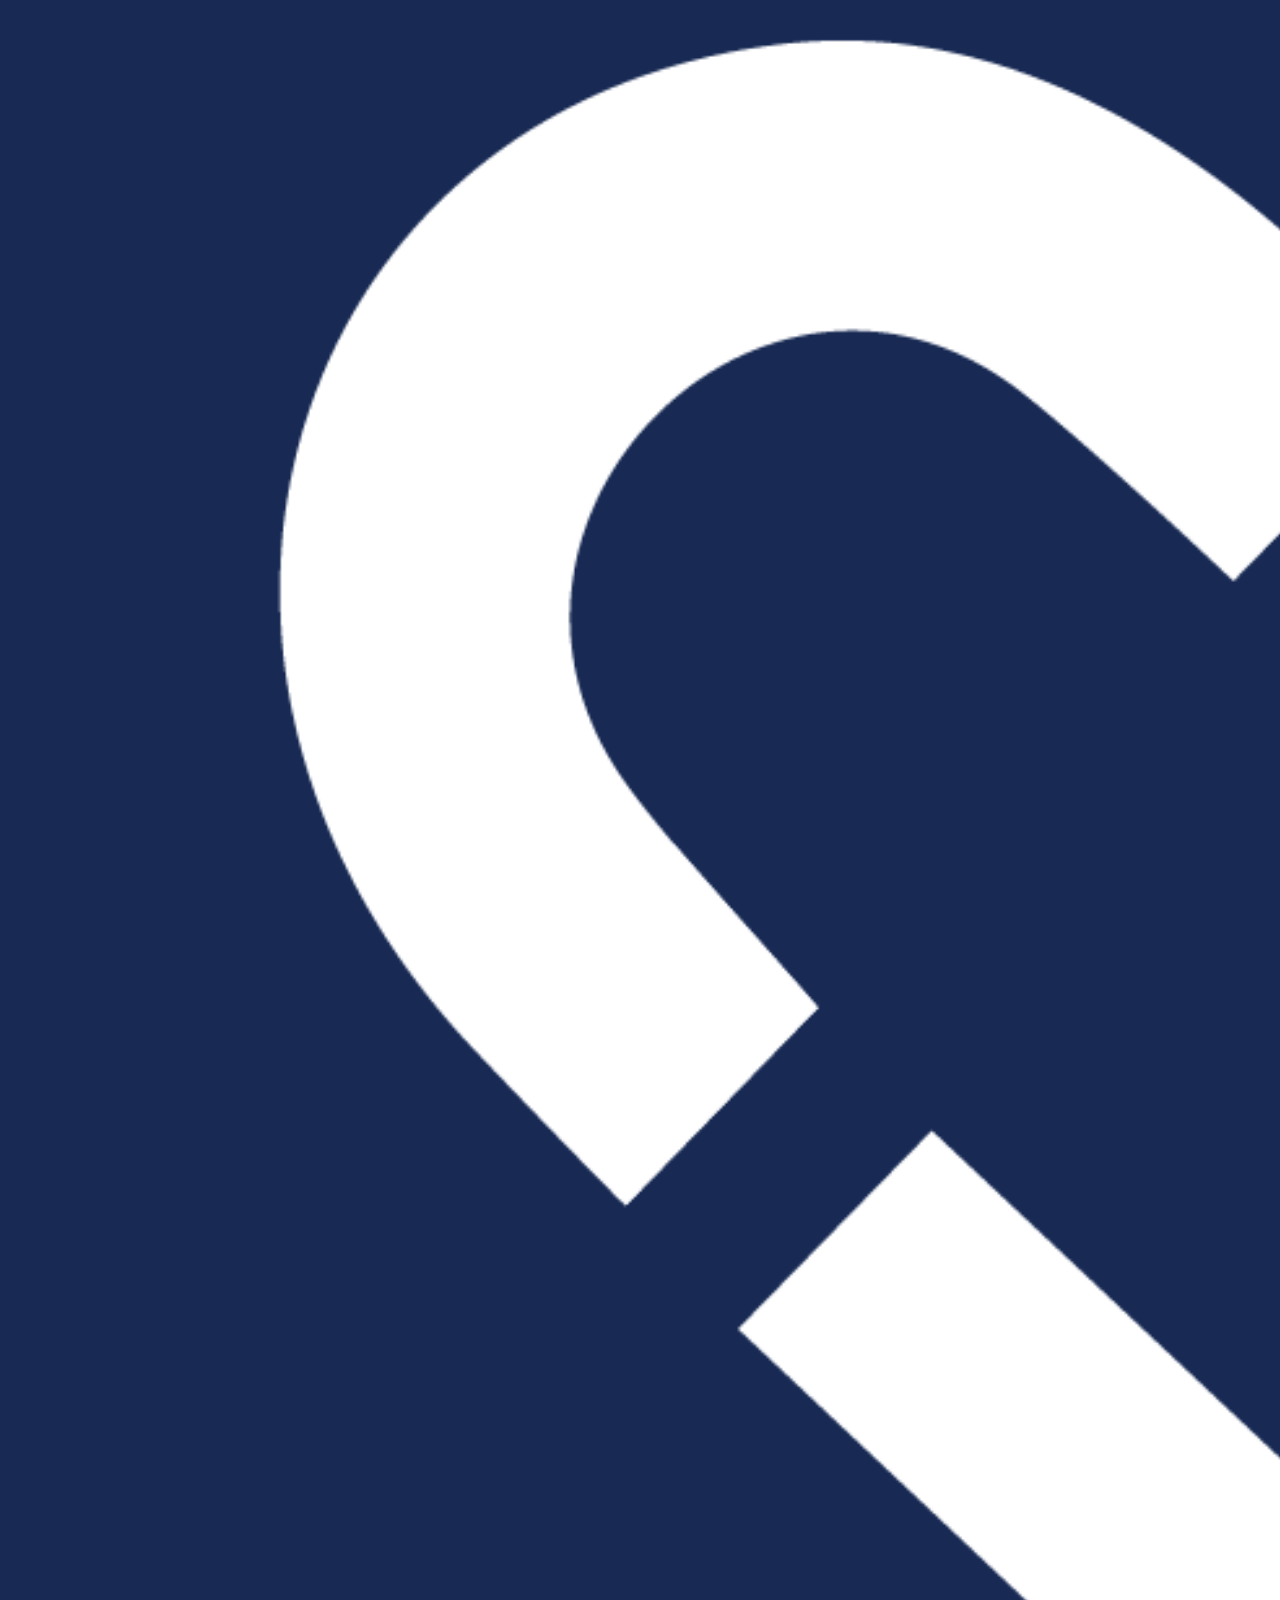
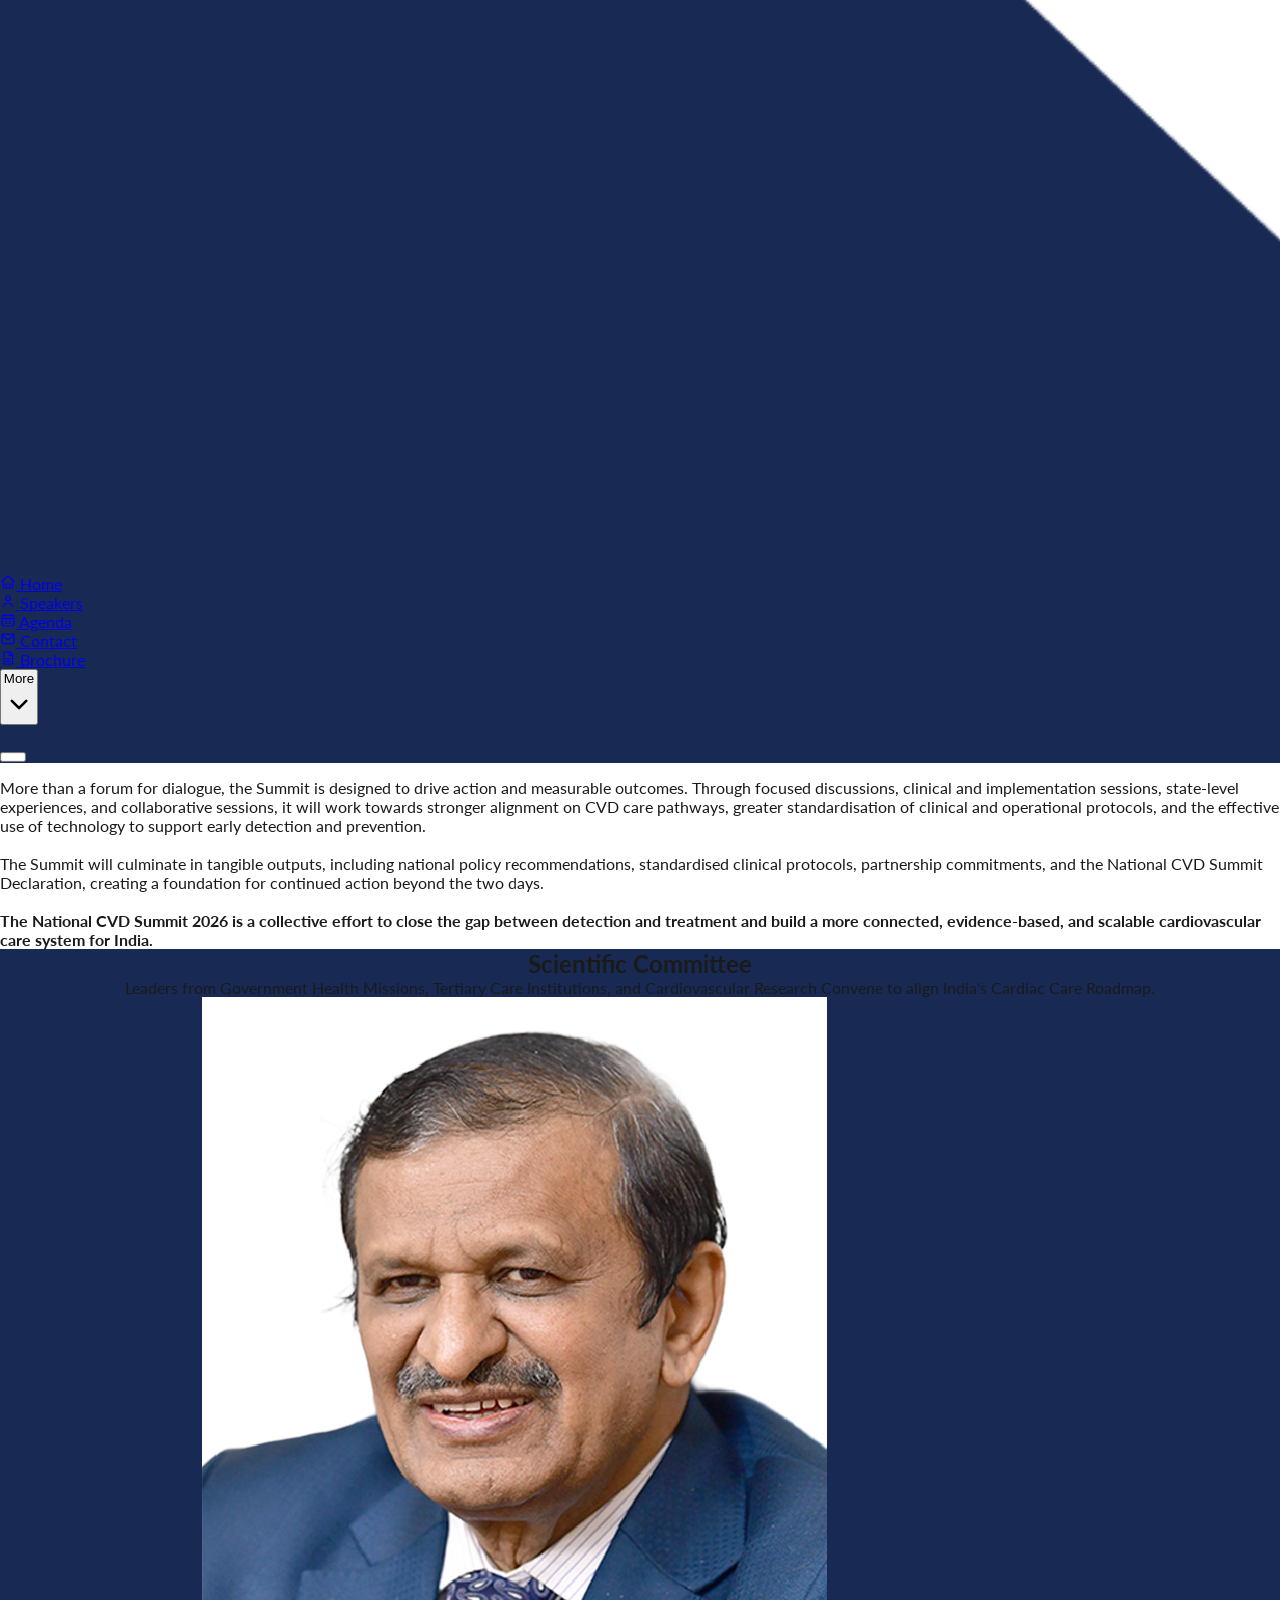
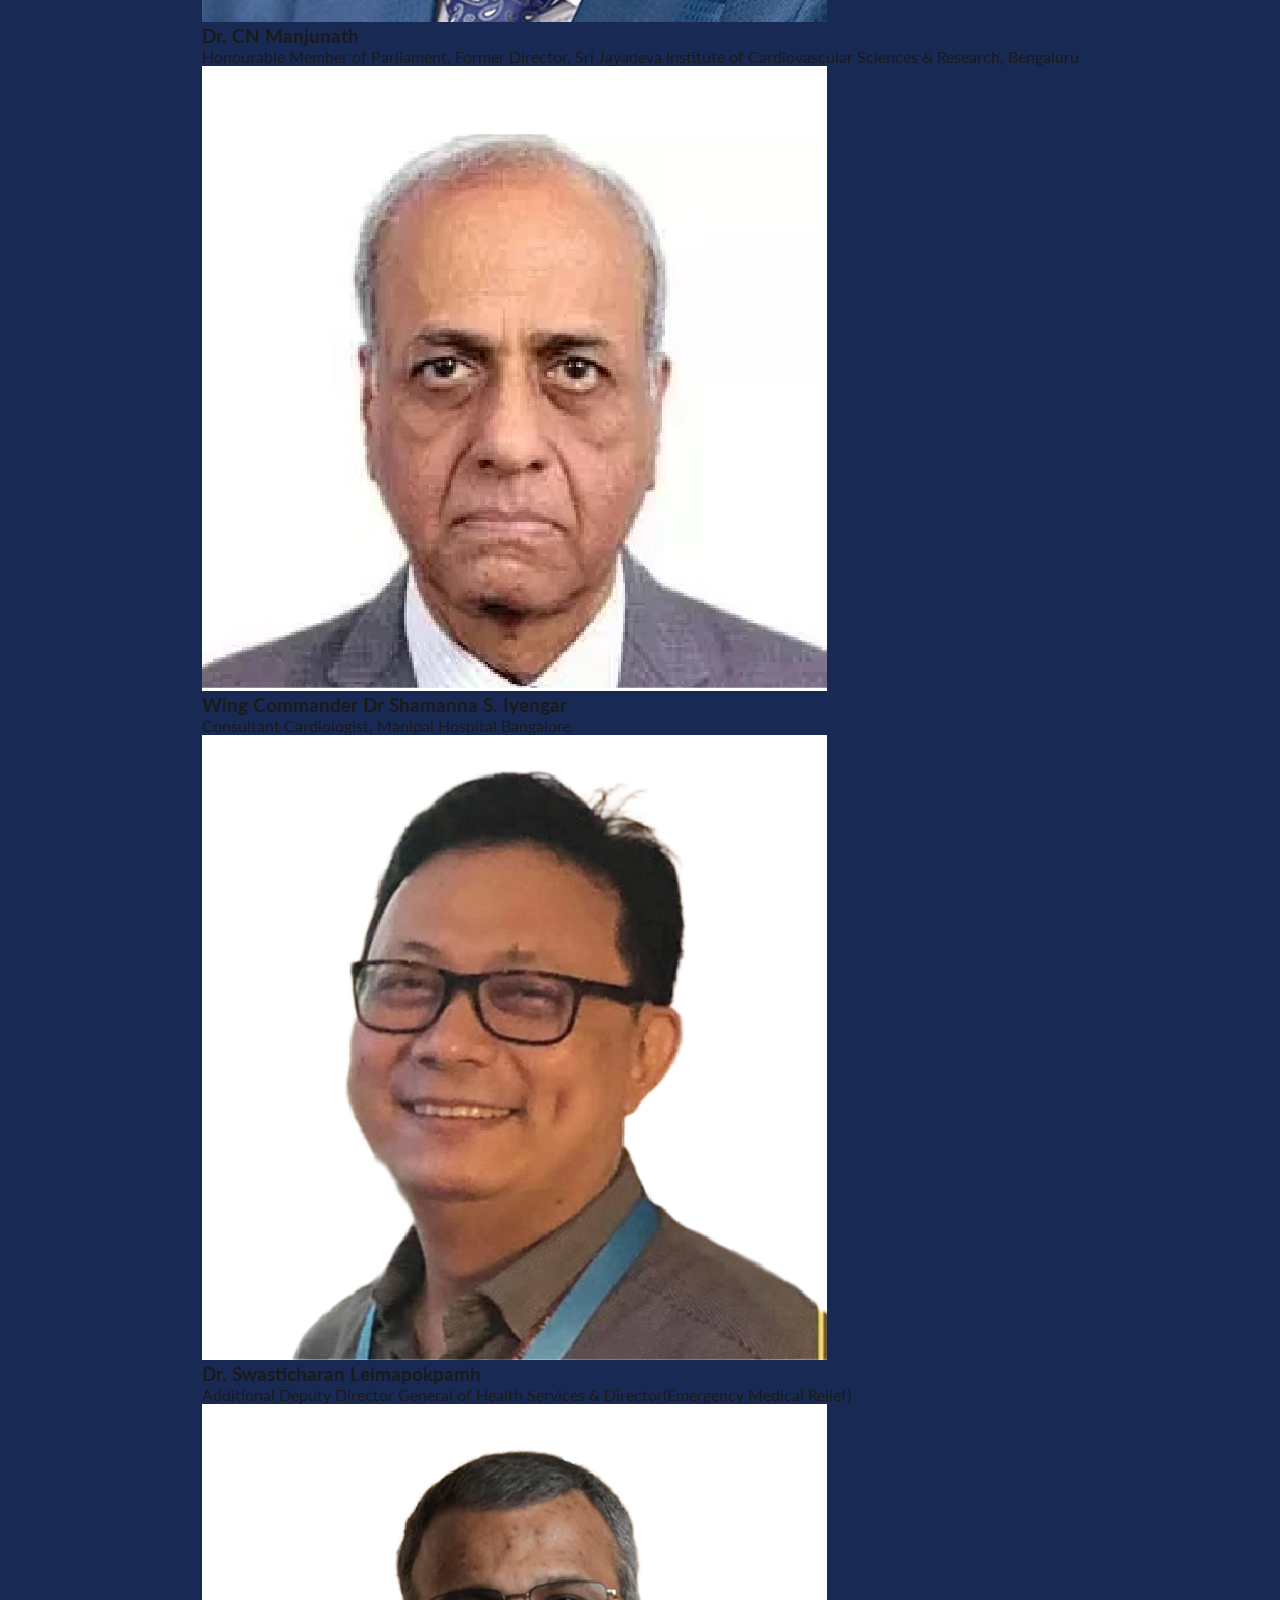
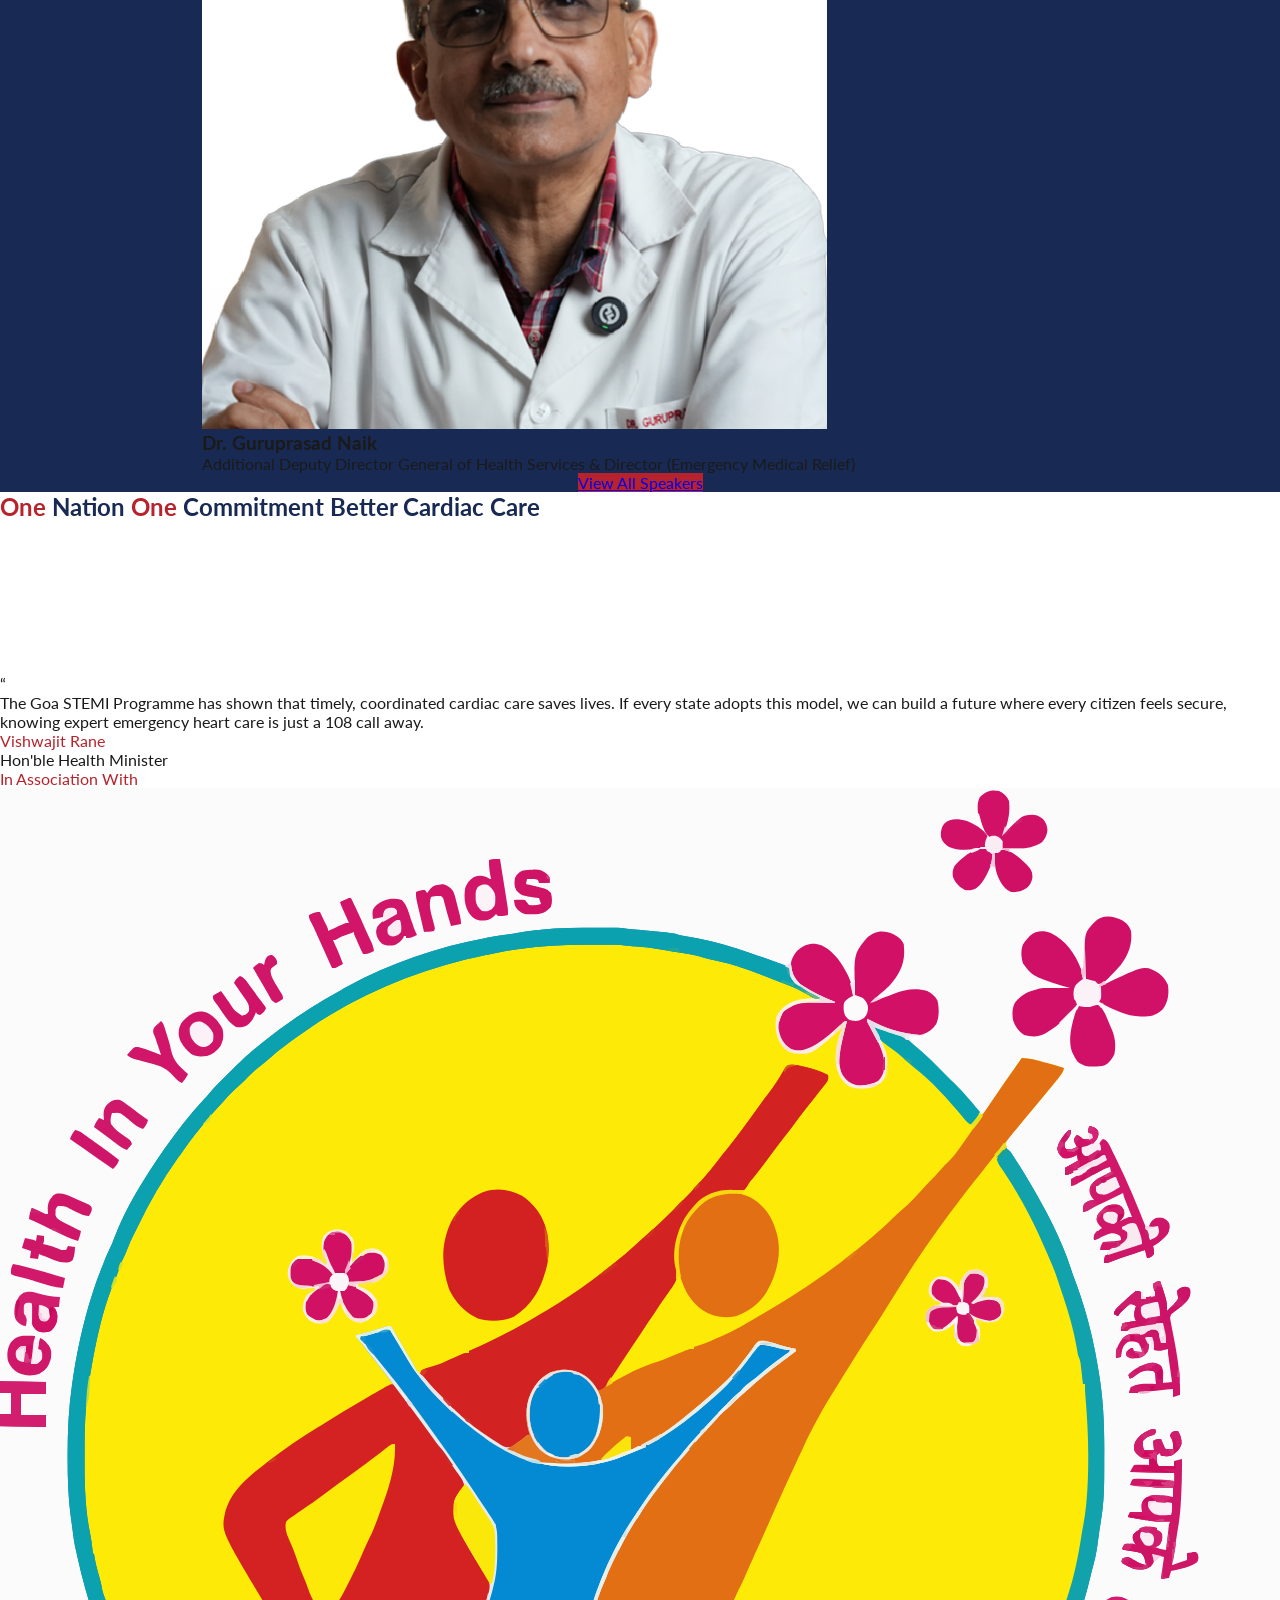
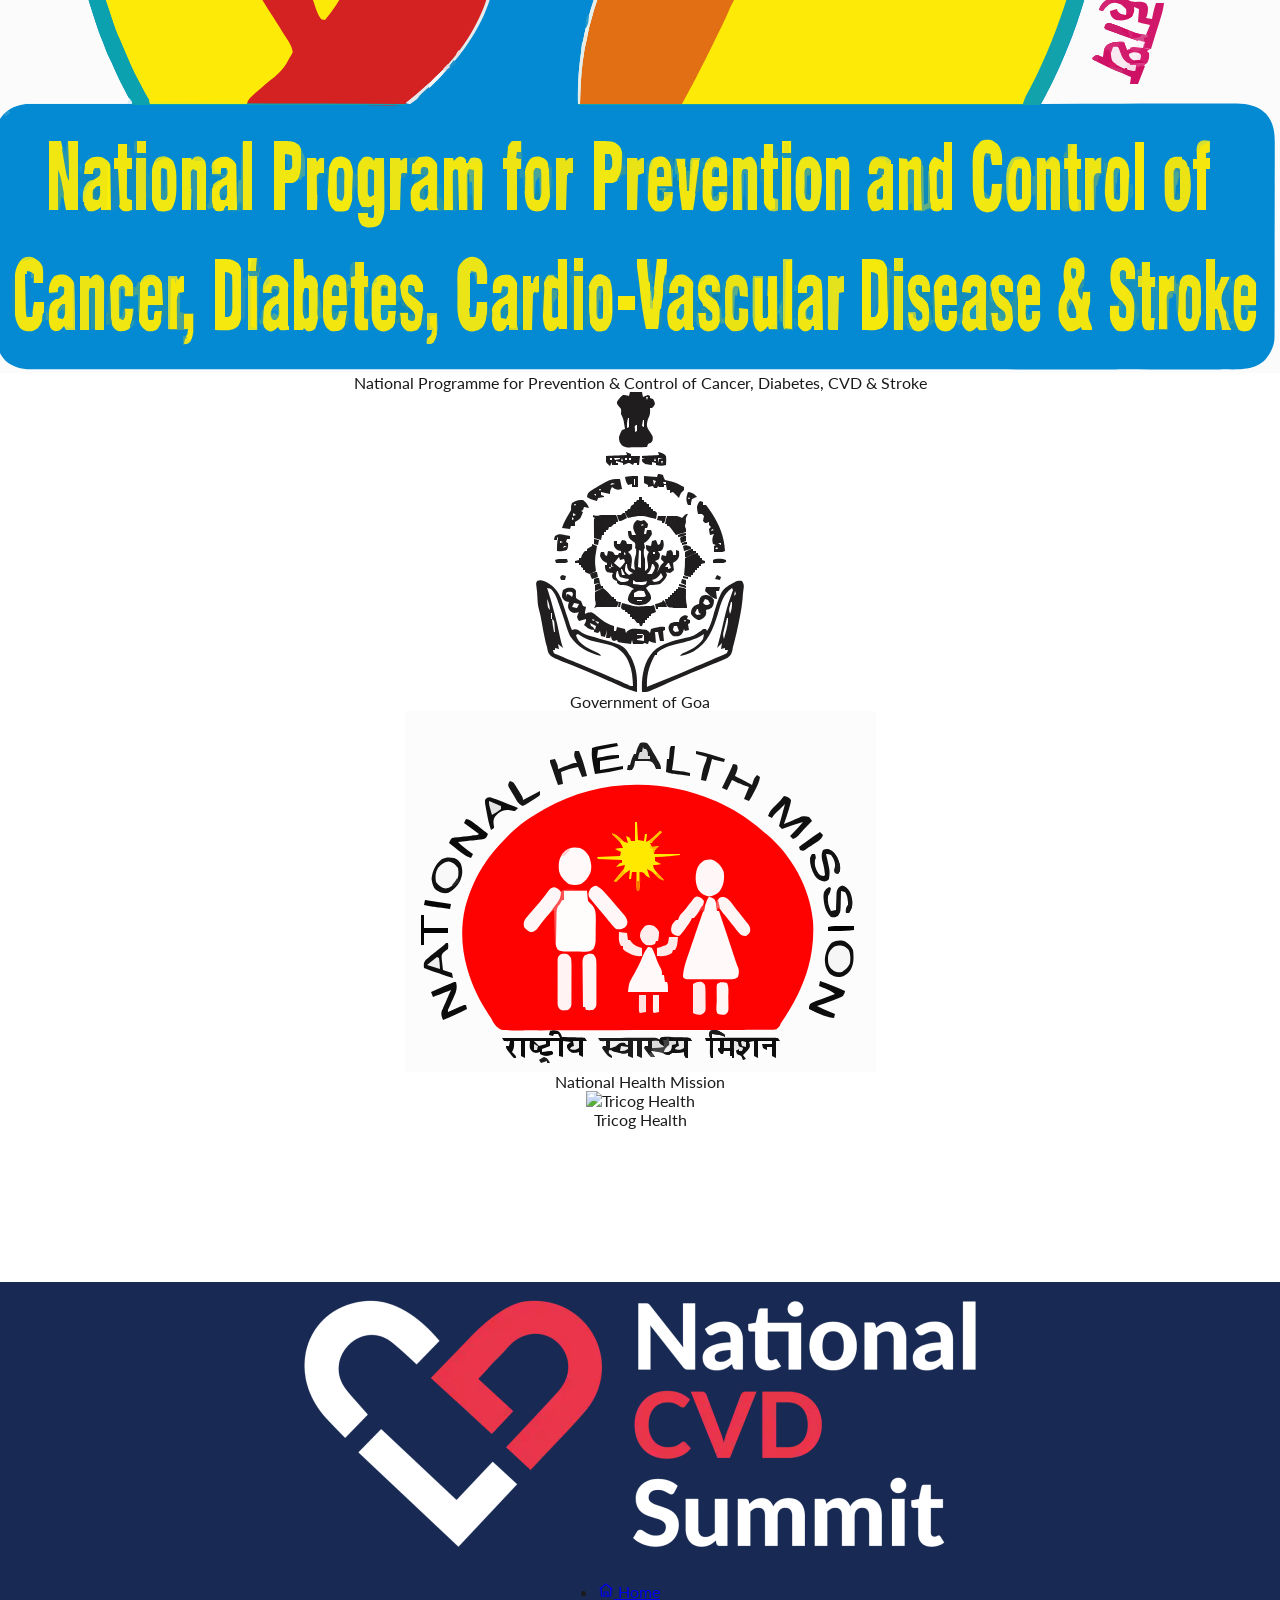
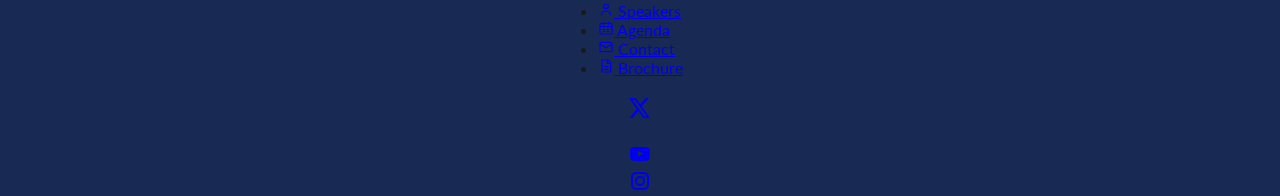
==== index.html @ adc2d7fa "Initial Commit" ====
<!DOCTYPE html>
<html lang="en">

<head>
    <meta charset="UTF-8">
    <meta name="viewport" content="width=device-width, initial-scale=1.0">
    <title>National CVD Summit</title>
    <link rel="icon" href="https://tricog.com/wp-content/uploads/2022/08/cropped-fav-192x192.png" sizes="192x192" />
    <link rel="stylesheet" href="./assets/css/style.css">
    <link rel="stylesheet" href="https://unpkg.com/aos@2.3.1/dist/aos.css">
    <script src="https://cdn.tailwindcss.com"></script>

    <style>
        @keyframes buttonPop {

            0%,
            100% {
                transform: scale(1);
            }

            50% {
                transform: scale(1.06);
            }
        }
    </style>
</head>

<body>
    <header id="site-header" class="w-full bg-secondary text-white sticky top-0 z-50 transition-shadow duration-300"
        style="position: relative;">
        <!-- Fetching from script.js -->
    </header>

    <main>
        <!-- Intro -->
        <section class="flex-1 justify-start hero-sec">
            <div class="container flex-1 lg:flex-row lg:gap-10 text-center z-10 px-4 xl:px-0 pt-32">
                <img class="h-[100px]" src="./assets/images/national-cvd-logo.webp" alt="National CVD"
                    data-aos="fade-up" data-aos-delay="100">
                <div>
                    <h3 class="text-xl lg:text-2xl text-primary font-semibold mb-2" data-aos="fade-up"
                        data-aos-delay="100">
                        One Nation. One Commitment. Better
                        Cardiac Care.</h3>
                    <h5 class="flex-1 flex-row gap-4 text-lg text-secondary font-semibold" data-aos="fade-up"
                        data-aos-delay="200">25th - 27th September <span
                            class="bg-secondary rounded-full p-[3px]"></span>
                        Varca, Goa</h5>
                </div>
            </div>
            <img class="h-[400px] lg:h-full w-full object-contain lg:-mt-[50px]" src="./assets/images/hero-image.webp"
                alt="" data-aos="fade" data-aos-delay="300">
            <div class="lg:hidden relative inline-flex items-center justify-center -mt-32 xl:-mt-52">

                <!-- Circular glow behind button -->
                <span class="absolute z-0 w-14 h-14 rounded-full
                               bg-blue-400 opacity-70 blur-2xl
                               animate-pulse">
                </span>

                <!-- Button -->
                <a href="./agenda.html"
                    class="relative z-10 bg-secondary text-white rounded-2xl
                               font-semibold py-3 px-6
                               hover:scale-105 transition-transform duration-300 animate-[buttonPop_1s_ease-in-out_infinite]"
                    data-aos="fade" data-aos-delay="100">
                    View Agenda
                </a>

            </div>
            <div class="lg:flex flex-1 fixed bottom-0 lg:bottom-96 lg:right-4 z-10" data-aos="fade-left" data-aos-delay="200">
                <div class="relative inline-flex items-center justify-center -mt-20 xl:-mt-52">

                    <!-- Circular glow behind button -->
                    <span class="absolute z-0 w-14 h-14 rounded-full
                               bg-blue-400 opacity-70 blur-2xl
                               animate-pulse">
                    </span>

                    <!-- Button -->
                    <a href="./agenda.html"
                        class="relative flex items-center gap-1 z-10 bg-secondary text-white rounded-lg
                               font-semibold py-2 px-5 md:py-3 md:px-6
                               hover:scale-105 transition-transform duration-300 animate-[buttonPop_2s_ease-in-out_infinite]"
                        data-aos="fade" data-aos-delay="100">
                        View Agenda 
                        <svg xmlns="http://www.w3.org/2000/svg" width="18" height="18" fill="none" viewBox="0 0 24 24" stroke="currentColor">
                            <path stroke-linecap="round" stroke-linejoin="round" stroke-width="2" d="M5 12h14m-6-6l6 6-6 6"></path>
                        </svg>
                    </a>

                </div>
            </div>
        </section>

        <!-- About -->
        <section class="flex-1 py-20">
            <div class="container text-center px-4 xl:px-0 xl:py-20">
                <h2 class="text-2xl lg:text-3xl font-semibold text-secondary mb-3" data-aos="fade-up">About the <span
                        class="text-primary">National
                        CVD Summit</span> 2026
                </h2>
                <strong class="text-md lg:text-lg" data-aos="fade-up" data-aos-delay="200">Aligning Policy and Implementation for
                    Scalable Cardiovascular Care</strong>
                <br><br>
                <p class="text-md lg:text-lg" data-aos="fade-up" data-aos-delay="200">Cardiovascular disease remains one of India’s
                    most pressing public health challenges.
                    While screening
                    programmes have expanded, primary care infrastructure has strengthened, and clinical expertise and
                    technology are increasingly available, a critical gap persists between detection and timely
                    treatment. Patients continue to face fragmented referral pathways, variations in clinical protocols,
                    delayed diagnosis, and inconsistent follow-up across geographies.
                    <br><br>
                    The National CVD Summit 2026, organised by the Government of Goa in association with Tricog Health,
                    brings together policymakers, government health leaders, clinicians, public health experts, academic
                    institutions, development partners, and technology stakeholders to address this challenge
                    collectively.
                    <br><br>
                    Taking place from 25-27 September 2026 in Goa, the Summit is designed around the complete
                    cardiovascular care continuum from screening and risk stratification to diagnosis, treatment,
                    follow-up, and monitoring. It will provide a platform to examine what is working across states,
                    identify gaps in implementation, share evidence and real-world experiences, and build greater
                    alignment across policy, public health, clinical practice, implementation, and technology.
                    <br><br>
                    More than a forum for dialogue, the Summit is designed to drive action and measurable outcomes.
                    Through focused discussions, clinical and implementation sessions, state-level experiences, and
                    collaborative sessions, it will work towards stronger alignment on CVD care pathways, greater
                    standardisation of clinical and operational protocols, and the effective use of technology to
                    support early detection and prevention.
                    <br><br>
                    The Summit will culminate in tangible outputs, including national policy recommendations,
                    standardised clinical protocols, partnership commitments, and the National CVD Summit Declaration,
                    creating a foundation for continued action beyond the two days.
                    <br><br>
                </p>
                <strong class="text-md lg:text-lg" data-aos="fade-up">
                    The National CVD Summit 2026 is a collective effort to close the gap between detection and treatment and build a more connected, evidence-based, and scalable cardiovascular care system for India.
                </strong>
            </div>
        </section>

        <!-- Scientific Conmittee -->
        <section class="flex-1 bg-secondary py-14">
            <div class="container flex-1 text-center text-white px-4 xl:px-0 xl:py-16">
                <h2 class="text-2xl lg:text-3xl font-semibold uppercase mb-3" data-aos="fade-up">Scientific Committee
                </h2>
                <p class="md:max-w-[60%]" data-aos="fade-up" data-aos-delay="150">
                    Leaders from Government Health Missions, Tertiary Care Institutions, and Cardiovascular Research Convene to align India's Cardiac Care Roadmap.</p>

                <div class="w-full grid grid-cols-1 sm:grid-cols-2 lg:grid-cols-4 gap-5 lg:gap-6 mx-auto mt-16">

                    <!-- Card 1 -->
                    <article
                        class="group relative overflow-hidden rounded-2xl bg-white border border-slate-200/80 shadow-[0_2px_12px_rgba(15,23,42,0.05)] transition-all duration-300 hover:-translate-y-0.5 hover:shadow-none"
                        data-aos="fade-up" data-aos-delay="0">

                        <!-- Image -->
                        <div class="relative aspect-[4/4.5] overflow-hidden bg-slate-100">

                            <img src="./assets/images/Dr. CN Manjunath.webp" alt="Dr. CN Manjunath"
                                class="w-full h-full object-cover object-top transition-transform duration-700 ease-out group-hover:scale-[1.04]">
                        </div>

                        <!-- Content -->
                        <div class="text-left p-5 lg:p-6">

                            <!-- Accent -->
                            <div class="w-8 h-1 bg-[#b7232c] rounded-full mb-4"></div>

                            <h3 class="min-h-[60px] text-[17px] lg:text-lg font-bold text-slate-900 leading-snug">
                                Dr. CN Manjunath
                            </h3>

                            <p class=" text-[13px] lg:text-sm text-slate-500 leading-relaxed">
                                Honourable Member of Parliament, Former Director,
                                Sri Jayadeva Institute of Cardiovascular Sciences &amp; Research,
                                Bengaluru
                            </p>

                        </div>
                    </article>


                    <!-- Card 2 -->
                    <article
                        class="group relative overflow-hidden rounded-2xl bg-white border border-slate-200/80 transition-all duration-300 hover:-translate-y-1 hover:shadow-[0_20px_50px_rgba(15,23,42,0.10)]"
                        data-aos="fade-up" data-aos-delay="100">

                        <!-- Image -->
                        <div class="relative aspect-[4/4.5] overflow-hidden bg-slate-100">

                            <img src="./assets/images/Wing Commander.webp" alt="Wing Commander Dr Shamanna S. Iyengarth"
                                class="w-full h-full object-cover object-top transition-transform duration-700 ease-out group-hover:scale-[1.04]">
                        </div>

                        <!-- Content -->
                        <div class="text-left p-5 lg:p-6">

                            <div class="w-8 h-1 bg-[#b7232c] rounded-full mb-4"></div>

                            <h3 class="min-h-[60px] text-[17px] lg:text-lg font-bold text-slate-900 leading-snug">
                                Wing Commander Dr Shamanna S. Iyengar
                            </h3>

                            <p class="text-[13px] lg:text-sm text-slate-500 leading-relaxed">
                                Consultant Cardiologist, Manipal Hospital Bangalore
                            </p>

                        </div>
                    </article>


                    <!-- Card 3 -->
                    <article
                        class="group relative overflow-hidden rounded-2xl bg-white border border-slate-200/80 transition-all duration-300 hover:-translate-y-1 hover:shadow-[0_20px_50px_rgba(15,23,42,0.10)]"
                        data-aos="fade-up" data-aos-delay="200">

                        <!-- Image -->
                        <div class="relative aspect-[4/4.5] overflow-hidden bg-slate-100">

                            <img src="./assets/images/Dr. Swasticharan.webp" alt="Dr. Swasticharan Leimapokpamh"
                                class="w-full h-full object-cover object-top transition-transform duration-700 ease-out group-hover:scale-[1.04]">
                        </div>

                        <!-- Content -->
                        <div class="text-left p-5 lg:p-6">

                            <div class="w-8 h-1 bg-[#b7232c] rounded-full mb-4"></div>

                            <h3 class="min-h-[60px] text-[17px] lg:text-lg font-bold text-slate-900 leading-snug">
                                Dr. Swasticharan Leimapokpamh
                            </h3>

                            <p class="text-[13px] lg:text-sm text-slate-500 leading-relaxed">
                                Additional Deputy Director General of Health Services & Director(Emergency Medical
                                Relief)
                            </p>

                        </div>
                    </article>


                    <!-- Card 4 -->
                    <article
                        class="group relative overflow-hidden rounded-2xl bg-white border border-slate-200/80 transition-all duration-300 hover:-translate-y-1 hover:shadow-[0_20px_50px_rgba(15,23,42,0.10)]"
                        data-aos="fade-up" data-aos-delay="300">

                        <!-- Image -->
                        <div class="relative aspect-[4/4.5] overflow-hidden bg-slate-100">

                            <img src="./assets/images/Dr. Guruprasad Naik.webp" alt="Dr. Guruprasad Naik"
                                class="w-full h-full object-cover object-top transition-transform duration-700 ease-out group-hover:scale-[1.04]">
                        </div>

                        <!-- Content -->
                        <div class="text-left p-5 lg:p-6">

                            <div class="w-8 h-1 bg-[#b7232c] rounded-full mb-4"></div>

                            <h3 class="min-h-[60px] text-[17px] lg:text-lg font-bold text-slate-900 leading-snug">
                                Dr. Guruprasad Naik
                            </h3>

                            <p class="text-[13px] lg:text-sm text-slate-500 leading-relaxed">
                                Additional Deputy Director General of Health Services & Director (Emergency Medical
                                Relief)
                            </p>

                        </div>
                    </article>

                </div>

                <div class="flex-1 mt-14" data-aos="fade-up">
                    <a href="./speakers.html"
                        class="bg-primary text-white font-semibold rounded-lg py-3 px-7 md:px-9">View All
                        Speakers</a>
                </div>
            </div>
        </section>

        <section class="w-full py-14 lg:py-20">
            <div class="mx-auto w-full max-w-[1100px] px-4">
                <h2 class="mx-auto mb-8 md:max-w-[45%] text-center text-2xl font-bold leading-tight text-secondary lg:text-3xl"
                    data-aos="fade-up">
                    <span class="text-primary">One</span> Nation
                    <span class="text-primary">One</span> Commitment
                    Better Cardiac Care
                </h2>

                <!-- Video + Testimonial -->
                <div class="mx-auto w-full max-w-[950px] overflow-hidden rounded-xl border border-slate-200 bg-white"
                    data-aos="fade-up" data-aos-delay="100">

                    <!-- Video -->
                    <div class="w-full aspect-video overflow-hidden rounded-lg">
                        <iframe class="h-full w-full" src="https://www.youtube.com/embed/QVx09VrOyVc"
                            title="Honourable Health Minister Invitation for NCVD Summit" frameborder="0"
                            allow="accelerometer; autoplay; clipboard-write; encrypted-media; gyroscope; picture-in-picture; web-share"
                            referrerpolicy="strict-origin-when-cross-origin" allowfullscreen></iframe>
                    </div>

                    <!-- Testimonial -->
                    <div class="relative flex min-h-[145px] items-center bg-white px-8 py-6 md:px-12 md:py-7">

                        <!-- Large Quote Mark -->
                        <div
                            class="absolute left-7 top-0 select-none font-serif text-[110px] font-bold leading-none text-[#d1d1d1] md:left-10 md:text-[125px]">
                            &ldquo;
                        </div>

                        <div class="ml-[85px] max-w-[760px] md:ml-[115px]">

                            <p class="text-[13px] leading-[1.55] text-gray-800 sm:text-[14px] md:text-[15px]">
                                The Goa STEMI Programme has shown that timely, coordinated
                                cardiac care saves lives. If every state adopts this model,
                                we can build a future where every citizen feels secure,
                                knowing expert emergency heart care is just a 108 call away.
                            </p>

                            <p class="mt-2 text-[12px] font-bold text-primary sm:text-[13px] md:text-[14px]">
                                Vishwajit Rane
                            </p>

                            <p class="text-[11px] text-gray-700 sm:text-[12px] md:text-[13px]">
                                Hon'ble Health Minister
                            </p>

                        </div>
                    </div>
                </div>


                <div class="mt-12 flex items-center justify-center gap-2" data-aos="fade-up">
                    <div class="flex bg-[#b7232d38] rounded-full p-1">
                        <span class="h-2 w-2 rounded-full bg-primary z-1"></span>
                    </div>

                    <span class="text-md font-medium uppercase tracking-wide text-primary">
                        In Association With
                    </span>
                </div>


                <!-- Association Logos -->
                <div class="mx-auto mt-4 grid max-w-[950px] grid-cols-2 overflow-hidden rounded-lg border border-slate-200 bg-white md:grid-cols-4"
                    data-aos="fade-up" data-aos-delay="100" </div>

                    <!-- Association 1 -->
                    <div
                        class="flex-1 justify-start gap-3 px-4 py-5 pt-10 border-b border-slate-200 md:border-b-0 md:border-r">
                        <img src="./assets/images/np-ncd-logo.svg" alt="Tricog Health"
                            class="mx-auto h-14 lg:h-20 w-auto object-contain">

                        <p class="mt-1 text-center text-[14px] text-gray-500">
                            National Programme for
                            Prevention & Control of
                            Cancer, Diabetes, CVD & Stroke
                        </p>
                    </div>

                    <!-- Association 2 -->
                    <div
                        class="flex-1 justify-start gap-3 px-4 py-5 pt-10 border-b border-slate-200 md:border-b-0 md:border-r">
                        <img src="./assets/images/government-of-goa-logo.svg" alt="Tricog Health"
                            class="mx-auto h-14 lg:h-20 w-auto object-contain">

                        <p class="mt-1 text-[14px] text-gray-500">
                            Government of Goa
                        </p>
                    </div>

                    <!-- Association 3 -->
                    <div
                        class="flex-1 justify-start gap-3 px-4 py-5 pt-10 border-b border-slate-200 md:border-b-0 md:border-r">
                        <img src="./assets/images/national-health-mission-logo.svg" alt="Tricog Health"
                            class="mx-auto h-14 lg:h-20 w-auto object-contain">

                        <p class="mt-1 text-[14px] text-gray-500">
                            National Health Mission
                        </p>
                    </div>

                    <!-- Association 4 -->
                    <div class="flex-1 justify-start gap-3 px-4 py-5 pt-10">
                        <img src="https://tricog.com/wp-content/uploads/2023/02/triog-logo-1024x237.png"
                            alt="Tricog Health" class="mx-auto h-14 lg:h-20 w-auto object-contain">

                        <p class="mt-1 text-[14px] text-gray-500">
                            Tricog Health
                        </p>
                    </div>

                </div>

                <!-- Promo Video -->
                <div class="w-full aspect-video overflow-hidden rounded-lg mt-20 lg:mt-28" data-aos="fade-up" data-aos-delay="100">
                    <iframe class="w-full h-full" src="https://www.youtube.com/embed/pDT0YAoEbjQ"
                        title="National CVD Summit 2026_Coming Soon" frameborder="0"
                        allow="accelerometer; autoplay; clipboard-write; encrypted-media; gyroscope; picture-in-picture; web-share"
                        referrerpolicy="strict-origin-when-cross-origin" allowfullscreen>
                    </iframe>
                </div>

            </div>
        </section>

    </main>

    <footer id="site-footer" class="w-full bg-secondary flex-1">
        <!-- Fetching from script.js -->
    </footer>

    <script src="./assets/js/script.js" defer></script>

    <script src="https://unpkg.com/aos@2.3.1/dist/aos.js"></script>
    <script>
        // Wait for DOMContentLoaded so the header/footer (injected by
        // script.js) already exist in the DOM before AOS scans for
        // data-aos elements.
        document.addEventListener('DOMContentLoaded', function () {
            AOS.init({
                duration: 700,
                once: true,
                offset: 80,
                easing: 'ease-out-cubic'
            });
        });
    </script>

</body>

</html>
---- assets/css/style.css ----
@import url(https://fonts.googleapis.com/css2?family=Lato:ital,wght@0,100;0,300;0,400;0,700;0,900;1,100;1,300;1,400;1,700;1,900&display=swap);

* {
    padding: 0;
    margin: 0;
    box-sizing: border-box;
}

:root {
    /* Colours */
    --primary: #b7232c;
    --secondary: #182a54;
    --tertiary: #e6e9ed;

    --text-dark: #1a1a1a;
    --text-light: #ffffff;
    --bright: #ffffff;

    /* Typography */
    --font-sans: "Lato", sans-serif;

    /* Weight scale */
    --fw-regular: 400;
    --fw-medium: 500;
    --fw-semibold: 600;
    --fw-bold: 700;
}

html {
    scroll-behavior: smooth;
}

body {
    height: 100%;
    width: 100%;
    font-family: var(--font-sans);
    font-weight: var(--fw-regular);
    color: var(--text-dark);
    overflow-x: hidden;
}

.theme-card {
    border: 1px solid #e9e9ec;
    border-radius: 14px;
    box-shadow: 0 4px 24px rgba(16, 24, 40, 0.07);
    background:
        radial-gradient(circle at 50% 0%, rgba(183, 35, 44, 0.05), transparent 42%),
        #ffffff;
}

.bg-primary{
    background: var(--primary)
}

.bg-secondary{
    background: var(--secondary);
}

.text-primary{
    color: var(--primary)
}

.text-secondary{
    color: var(--secondary);
}

.flex-1 {
    position: relative;
    display: flex;
    flex-direction: column;
    justify-content: center;
    align-items: center;
}

.logo {
    height: 3.2rem;
    width: 10rem;
    object-fit: contain
}

#site-header{
    width: 100%;
    position: fixed!important;
    top: 0;
    left: 0;
    z-index: 100;
}

#mobile-menu {
    position: absolute;
    top: 100%;
    /* sits flush below the header bar */
    left: 0;
    right: 0;
    z-index: 40;
    background: var(--secondary);
    border-top: 1px solid rgba(255, 255, 255, 0.08);
    box-shadow: 0 12px 32px rgba(0, 0, 0, 0.55);

    /* hidden state */
    opacity: 0;
    transform: translateY(-6px);
    pointer-events: none;
    visibility: hidden;

    transition:
        opacity 0.28s cubic-bezier(0.4, 0, 0.2, 1),
        transform 0.28s cubic-bezier(0.4, 0, 0.2, 1),
        visibility 0s linear 0.28s;
}

#mobile-menu.open {
    opacity: 1;
    transform: translateY(0);
    pointer-events: auto;
    visibility: visible;
    transition:
        opacity 0.28s cubic-bezier(0.4, 0, 0.2, 1),
        transform 0.28s cubic-bezier(0.4, 0, 0.2, 1),
        visibility 0s linear 0s;
}

/* ─── Desktop dropdown panel (absolute, fade+slide) ────────────── */
.dropdown-panel {
    opacity: 0;
    transform: translateY(-6px);
    pointer-events: none;
    visibility: hidden;
    transition:
        opacity 0.22s cubic-bezier(0.4, 0, 0.2, 1),
        transform 0.22s cubic-bezier(0.4, 0, 0.2, 1),
        visibility 0s linear 0.22s;
}

.dropdown-panel.open {
    opacity: 1;
    transform: translateY(0);
    pointer-events: auto;
    visibility: visible;
    transition:
        opacity 0.22s cubic-bezier(0.4, 0, 0.2, 1),
        transform 0.22s cubic-bezier(0.4, 0, 0.2, 1),
        visibility 0s linear 0s;
}

/* ─── Mobile More submenu: grid-row collapse (in-flow, black) ─── */
#mobile-more-dropdown {
    display: grid;
    grid-template-rows: 0fr;
    opacity: 0;
    /* reset absolute-panel overrides */
    transform: none;
    pointer-events: none;
    visibility: visible;
    transition:
        grid-template-rows 0.28s cubic-bezier(0.4, 0, 0.2, 1),
        opacity 0.25s ease;
}

#mobile-more-dropdown>div {
    overflow: hidden;
}

#mobile-more-dropdown.open {
    grid-template-rows: 1fr;
    opacity: 1;
    pointer-events: auto;
    transform: none;
    visibility: visible;
}

/* ─── Hamburger → X transition ─────────────────────────────────── */
.ham-line {
    display: block;
    width: 22px;
    height: 2px;
    background: white;
    border-radius: 2px;
    transition: transform 0.3s ease, opacity 0.3s ease;
    transform-origin: center;
}

.ham-wrap.active .ham-line:nth-child(1) {
    transform: translateY(8px) rotate(45deg);
}

.ham-wrap.active .ham-line:nth-child(2) {
    opacity: 0;
    transform: scaleX(0);
}

.ham-wrap.active .ham-line:nth-child(3) {
    transform: translateY(-8px) rotate(-45deg);
}

/* ─── Desktop nav-link underline ───────────────────────────────── */
.nav-link {
    position: relative;
}

.nav-link::after {
    content: '';
    position: absolute;
    bottom: 0;
    left: 50%;
    transform: translateX(-50%);
    width: 0;
    height: 2px;
    background: var(--primary);
    border-radius: 2px;
    transition: width 0.22s ease;
}

.nav-link:hover::after,
.nav-link:focus-visible::after {
    width: 70%;
}

/* ─── Chevron rotation ──────────────────────────────────────────── */
.chevron {
    transition: transform 0.22s ease;
}

.chevron.rotated {
    transform: rotate(180deg);
}

/* ─── Focus ring ────────────────────────────────────────────────── */
*:focus-visible {
    outline: 2px solid rgba(255, 255, 255, 0.65);
    outline-offset: 3px;
    border-radius: 3px;
}

/* white-bg context: dark focus ring */
.dropdown-inner *:focus-visible {
    outline-color: rgba(0, 0, 0, 0.4);
}

/* ─── Scroll shadow ─────────────────────────────────────────────── */
.header-scrolled {
    box-shadow: 0 2px 24px rgba(0, 0, 0, 0.5);
}

/* ─── Mobile menu item divider ──────────────────────────────────── */
.mob-item {
    display: flex;
    align-items: center;
    min-height: 46px;
    font-size: 1rem;
    font-weight: 500;
    color: rgba(255, 255, 255, 0.82);
    border-bottom: 1px solid rgba(255, 255, 255, 0.07);
    transition: color 0.15s ease, background 0.15s ease;
    padding: 0 1.25rem;
}

.mob-item:hover {
    color: #fff;
    background: rgba(255, 255, 255, 0.04);
}

.mob-item:last-child {
    border-bottom: none;
}
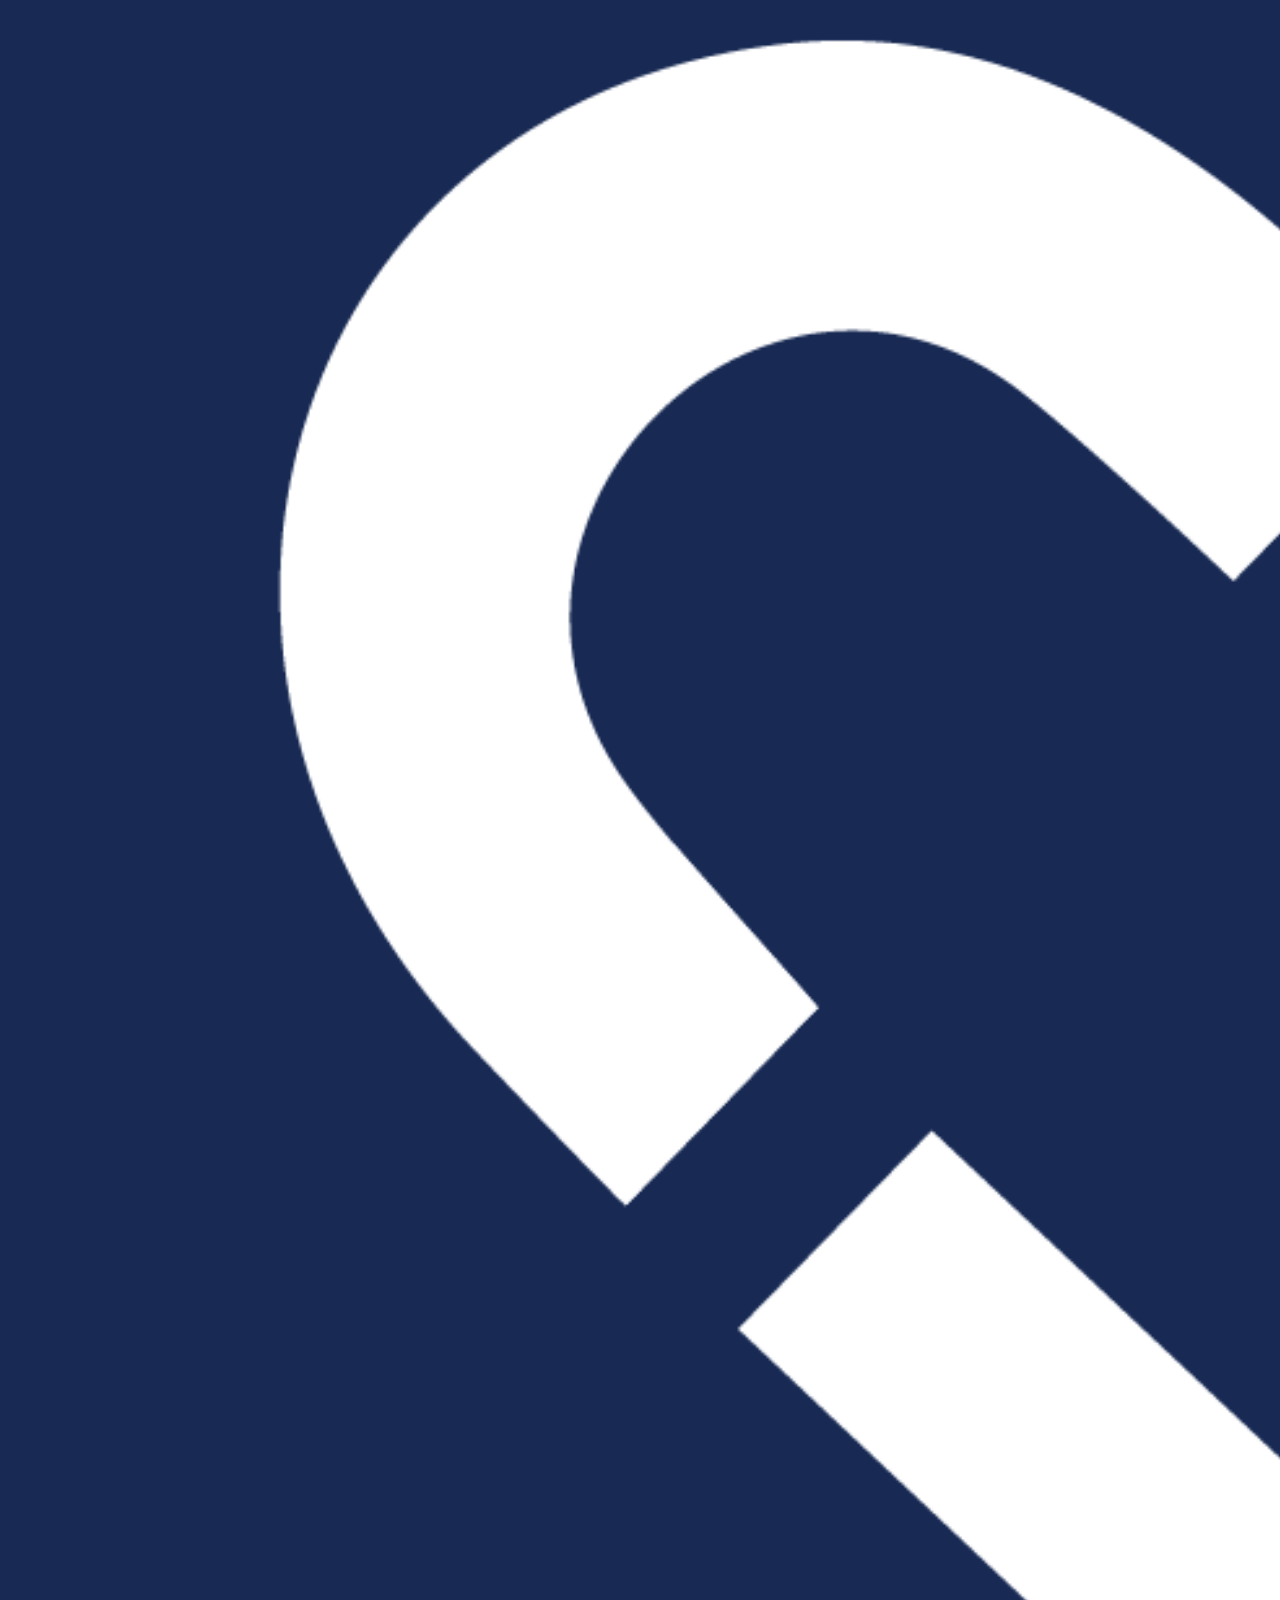
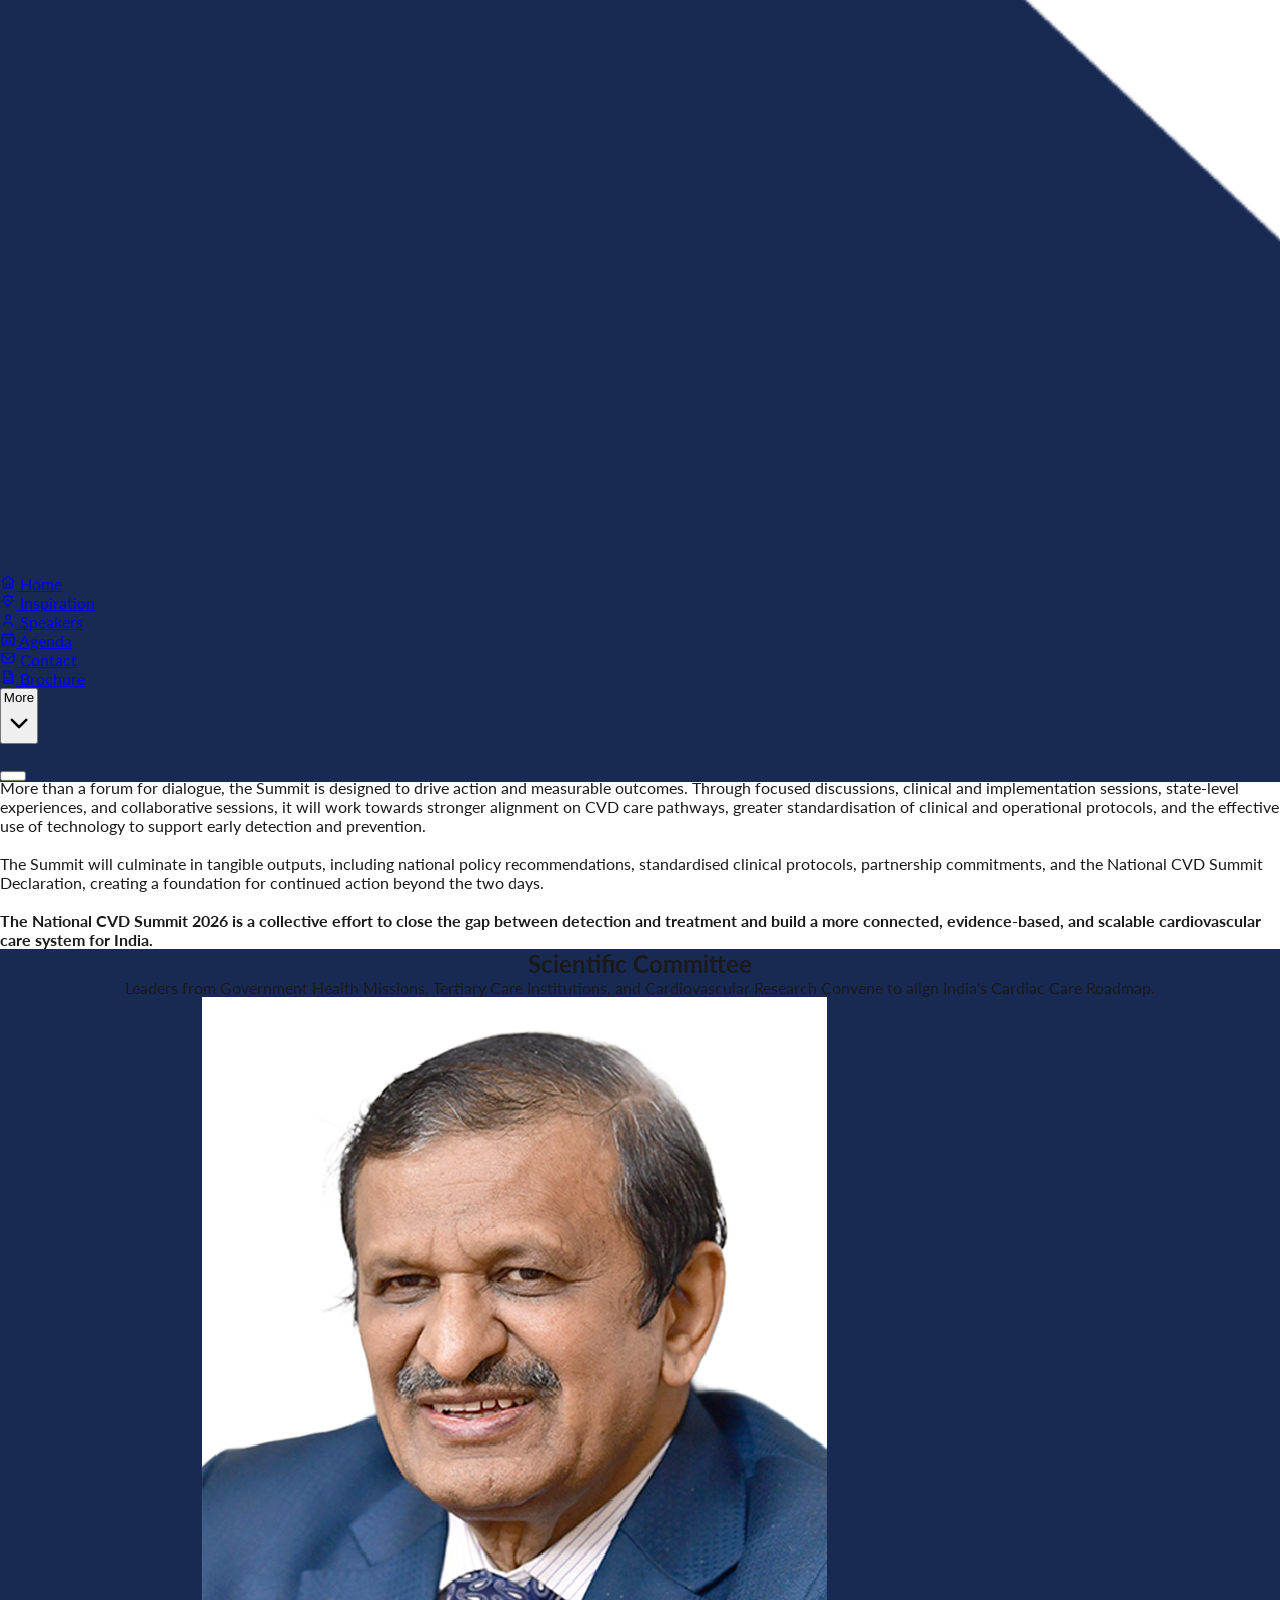
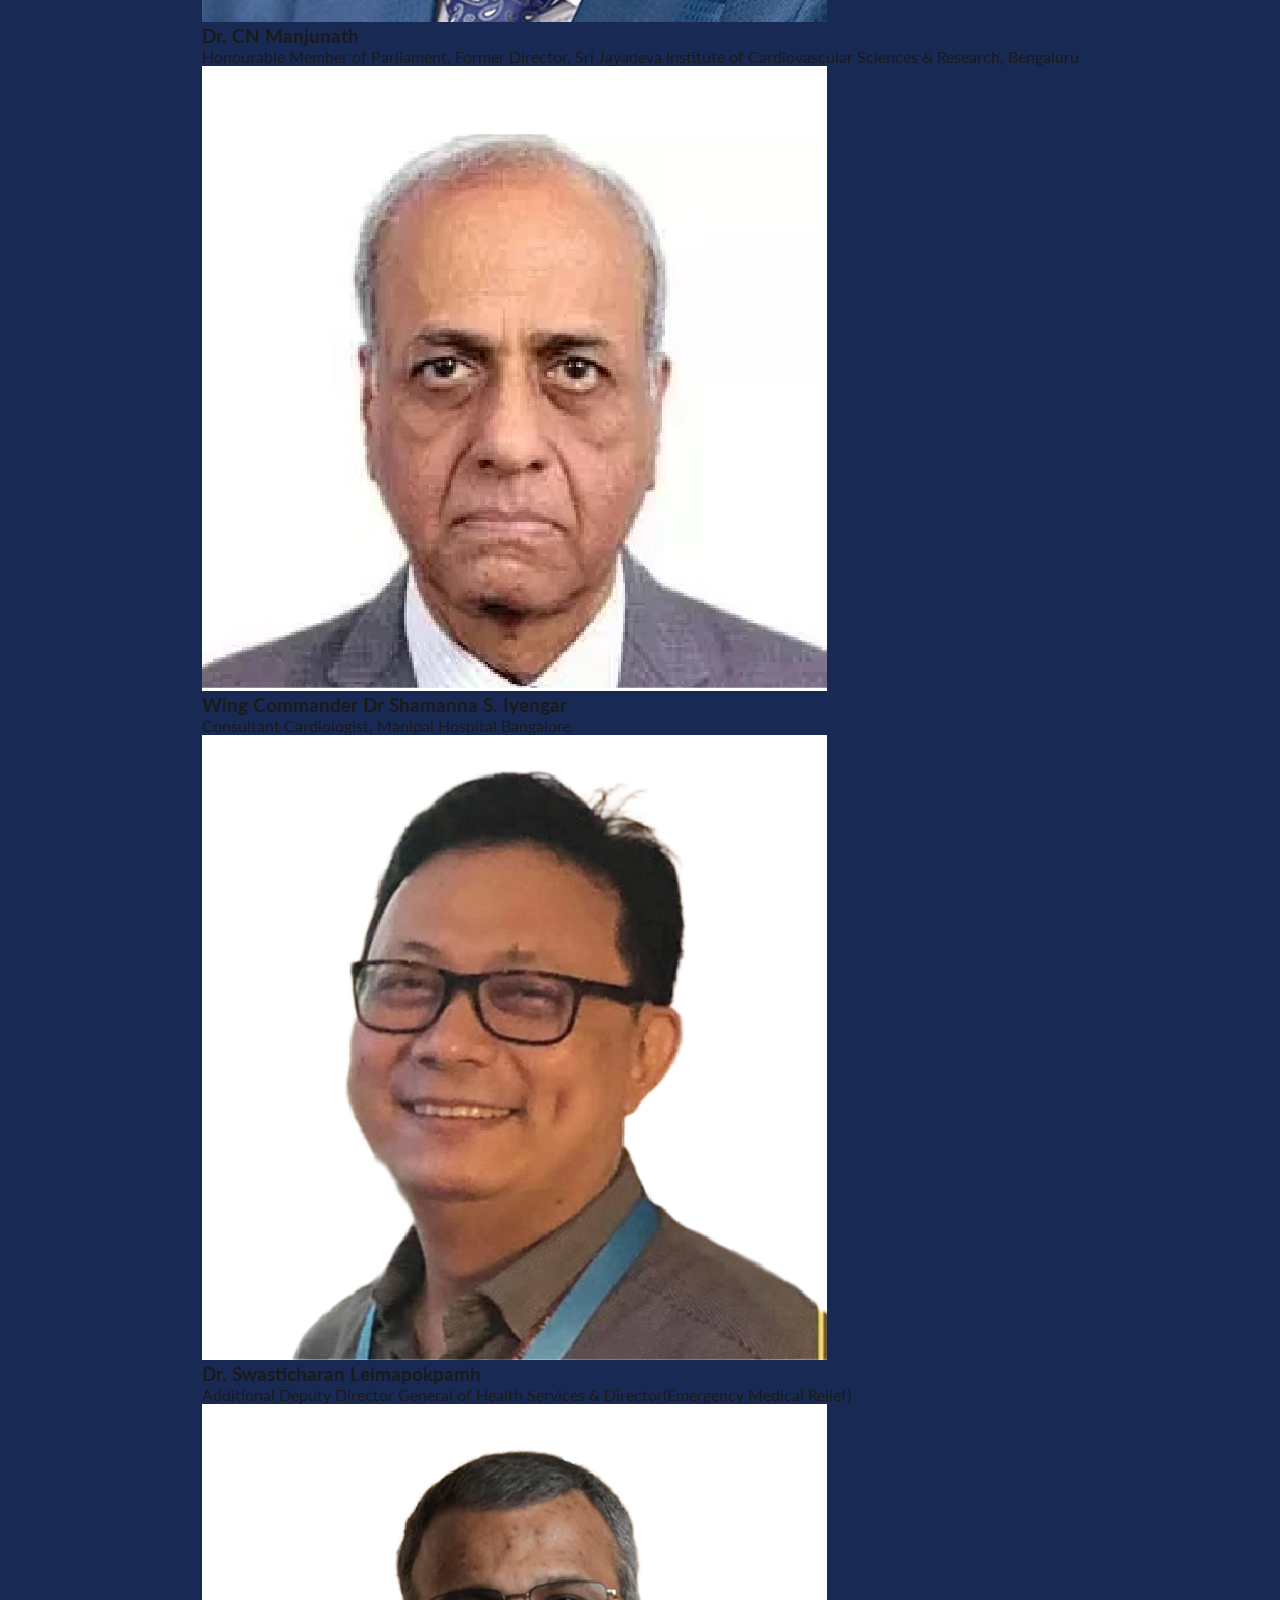
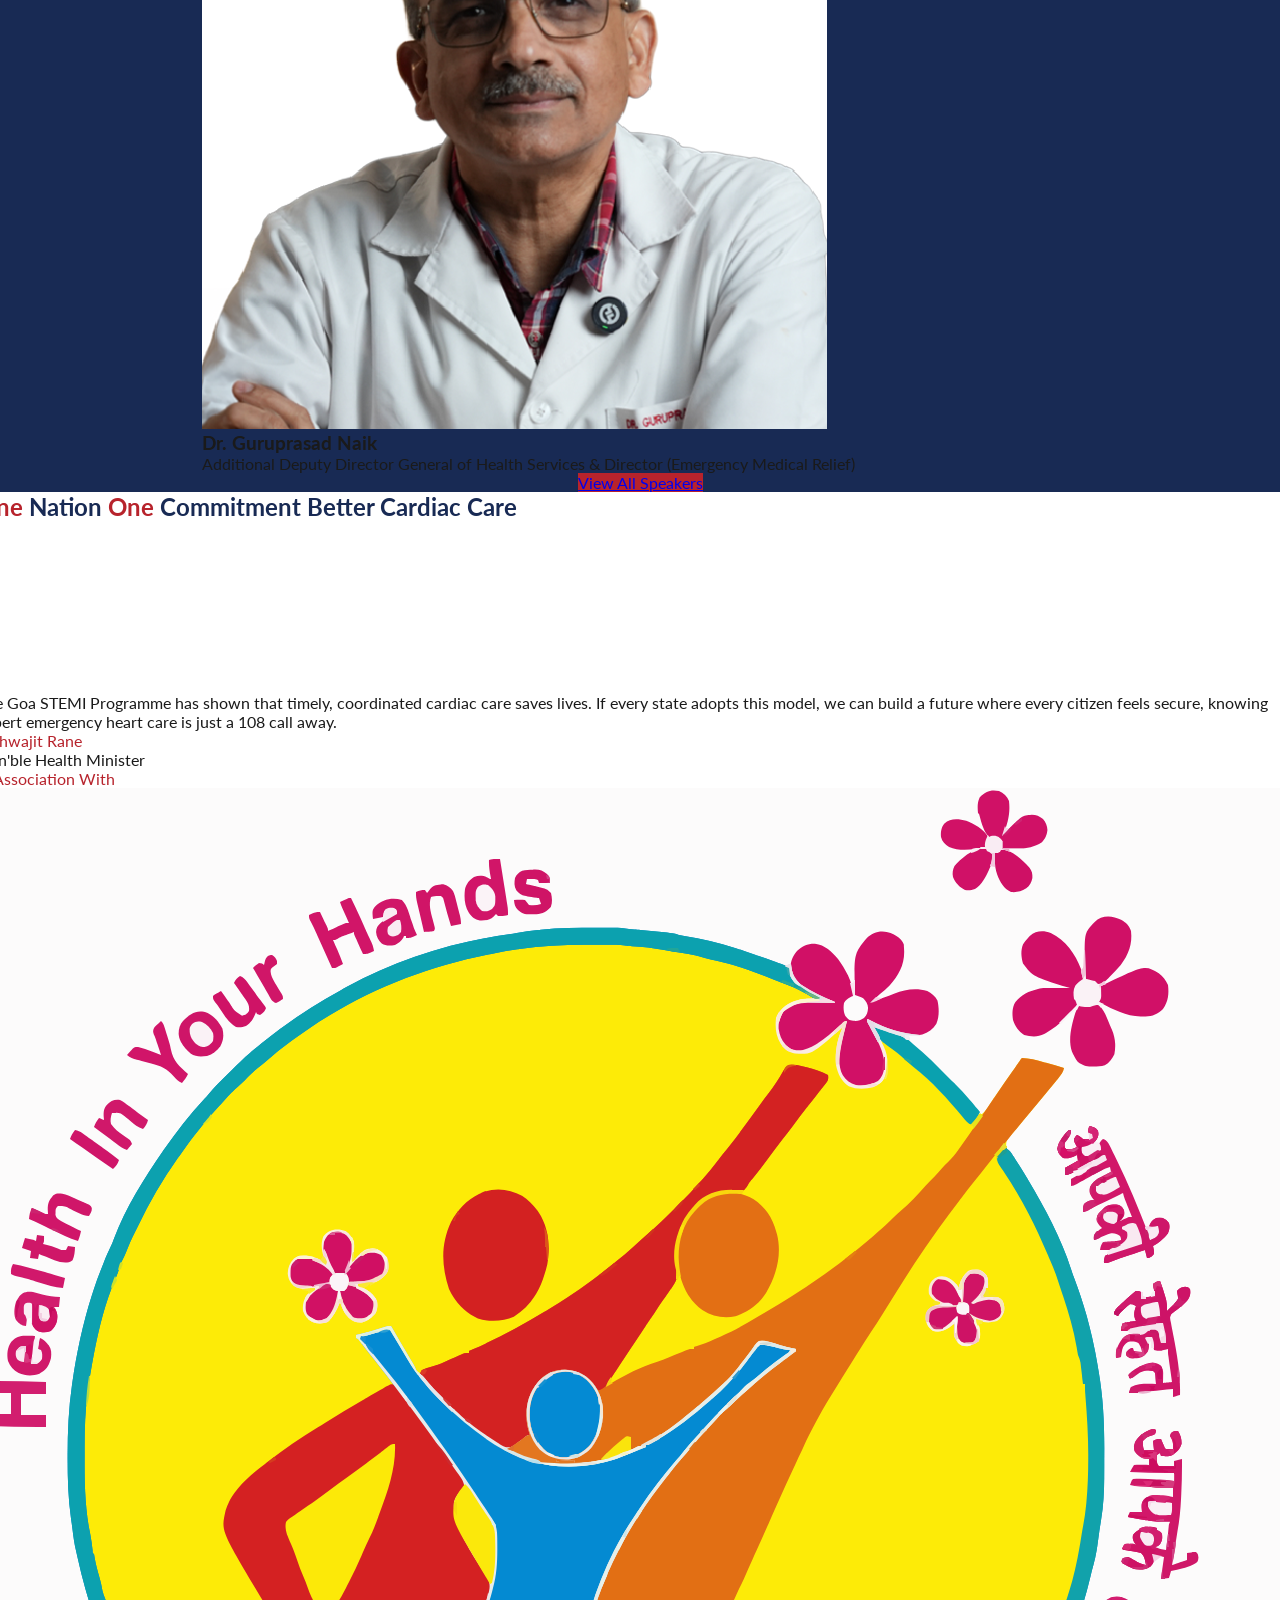
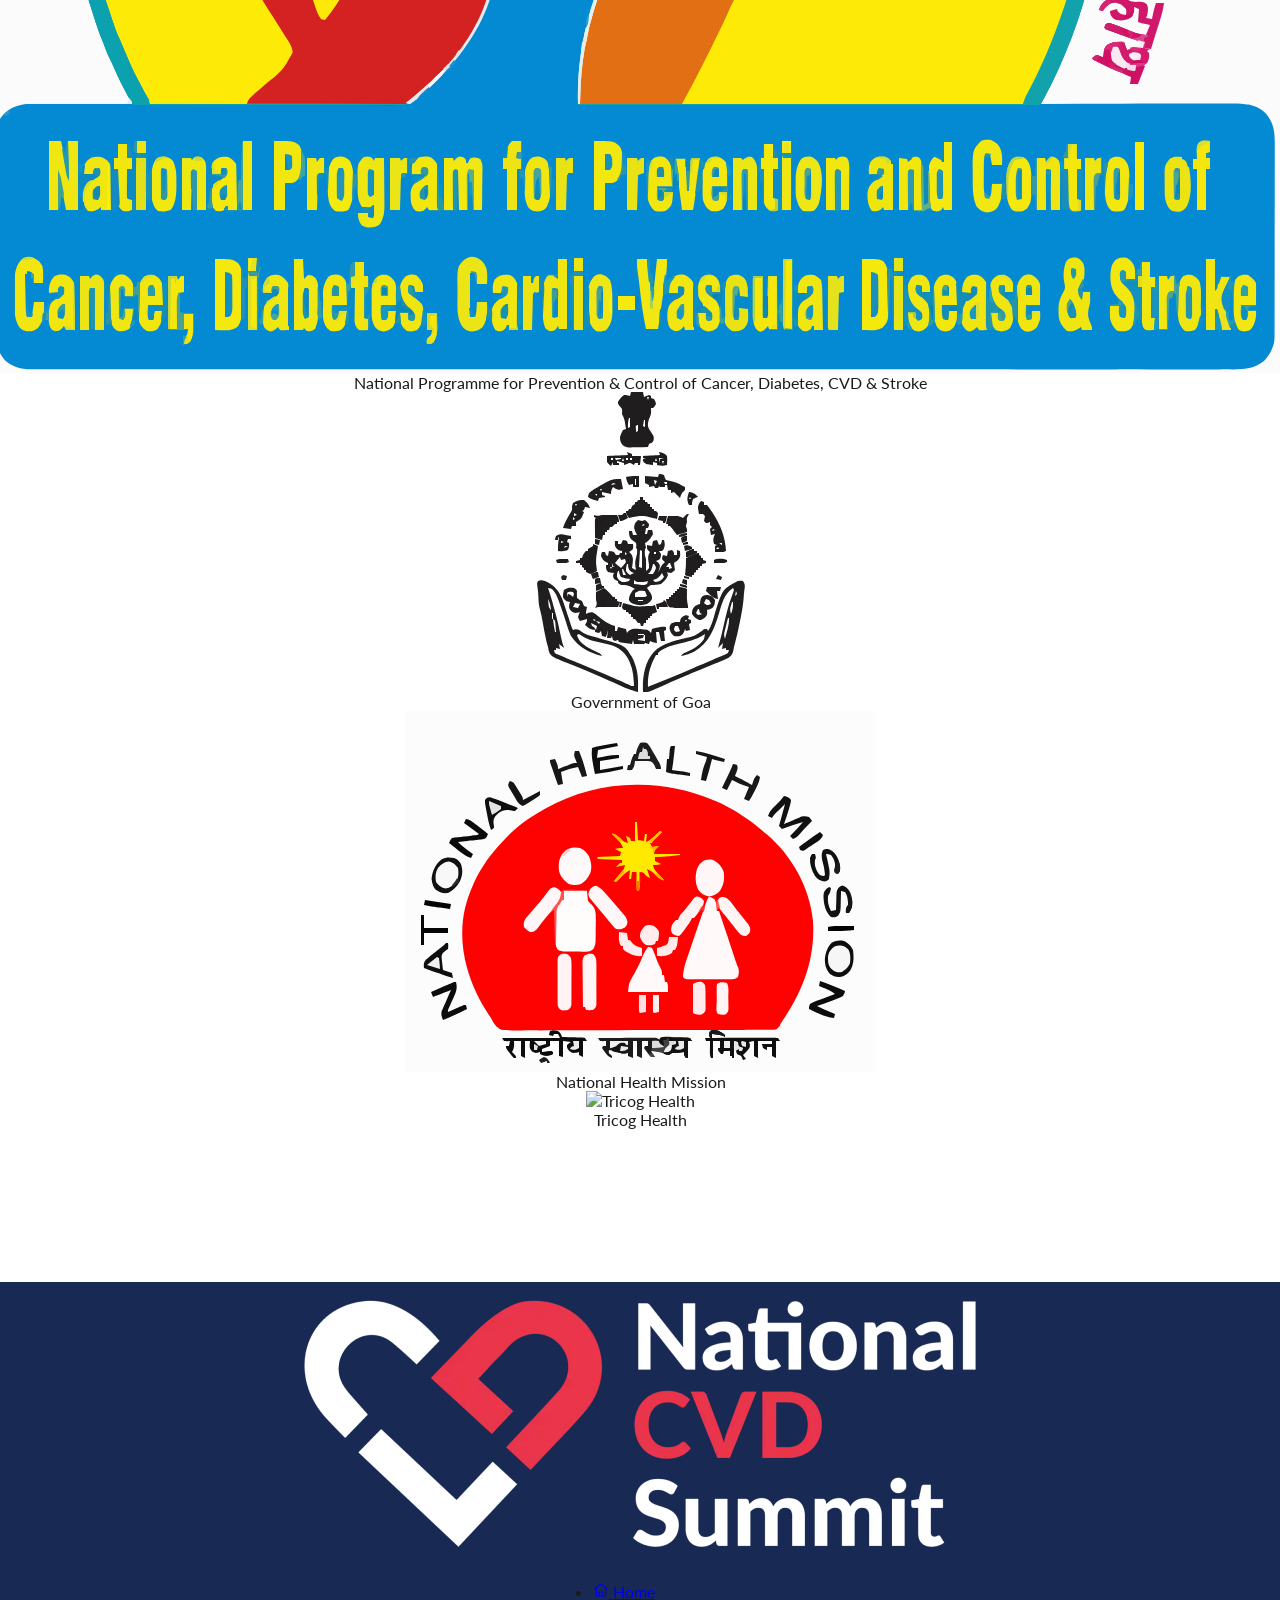
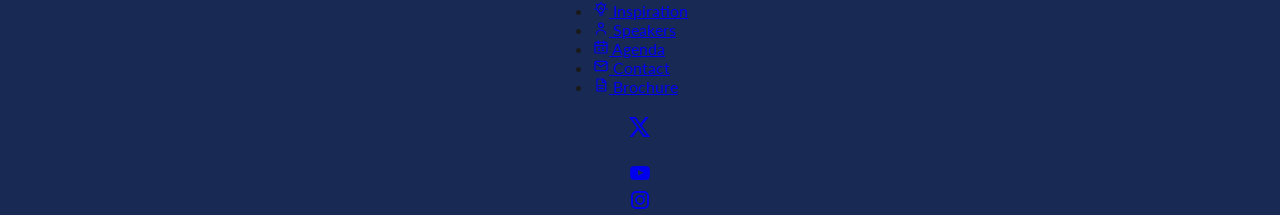
==== commit fa9c6672: "Added Inspiration page and integrated form submission" ====
--- a/index.html
+++ b/index.html
@@ -34,10 +34,10 @@
     <main>
         <!-- Intro -->
         <section class="flex-1 justify-start hero-sec">
-            <div class="container flex-1 lg:flex-row lg:gap-10 text-center z-10 px-4 xl:px-0 pt-32">
-                <img class="h-[100px]" src="./assets/images/national-cvd-logo.webp" alt="National CVD"
+            <div class="container flex-1 lg:flex-row lg:gap-10 text-center z-10 px-4 sm:px-8 pt-28 lg:pt-36">
+                <img class="h-[80px] w-auto object-cover" src="./assets/images/national-cvd-logo.webp" alt="National CVD"
                     data-aos="fade-up" data-aos-delay="100">
-                <div>
+                <div class="mt-3 lg:m-0">
                     <h3 class="text-xl lg:text-2xl text-primary font-semibold mb-2" data-aos="fade-up"
                         data-aos-delay="100">
                         One Nation. One Commitment. Better
@@ -48,7 +48,7 @@
                         Varca, Goa</h5>
                 </div>
             </div>
-            <img class="h-[400px] lg:h-full w-full object-contain lg:-mt-[50px]" src="./assets/images/hero-image.webp"
+            <img class="h-[400px] lg:h-full w-full object-contain lg:-mt-[40px]" src="./assets/images/hero-image.webp"
                 alt="" data-aos="fade" data-aos-delay="300">
             <div class="lg:hidden relative inline-flex items-center justify-center -mt-32 xl:-mt-52">
 
@@ -95,7 +95,7 @@
 
         <!-- About -->
         <section class="flex-1 py-20">
-            <div class="container text-center px-4 xl:px-0 xl:py-20">
+            <div class="container text-center px-4 sm:px-8 xl:py-20">
                 <h2 class="text-2xl lg:text-3xl font-semibold text-secondary mb-3" data-aos="fade-up">About the <span
                         class="text-primary">National
                         CVD Summit</span> 2026
@@ -141,13 +141,13 @@
 
         <!-- Scientific Conmittee -->
         <section class="flex-1 bg-secondary py-14">
-            <div class="container flex-1 text-center text-white px-4 xl:px-0 xl:py-16">
+            <div class="container flex-1 text-center text-white px-4 sm:px-8 xl:py-16">
                 <h2 class="text-2xl lg:text-3xl font-semibold uppercase mb-3" data-aos="fade-up">Scientific Committee
                 </h2>
                 <p class="md:max-w-[60%]" data-aos="fade-up" data-aos-delay="150">
                     Leaders from Government Health Missions, Tertiary Care Institutions, and Cardiovascular Research Convene to align India's Cardiac Care Roadmap.</p>
 
-                <div class="w-full grid grid-cols-1 sm:grid-cols-2 lg:grid-cols-4 gap-5 lg:gap-6 mx-auto mt-16">
+                <div class="w-full lg:w-[70%] xl:w-full grid grid-cols-1 sm:grid-cols-2 xl:grid-cols-4 gap-5 lg:gap-6 mx-auto mt-16">
 
                     <!-- Card 1 -->
                     <article
@@ -279,8 +279,8 @@
             </div>
         </section>
 
-        <section class="w-full py-14 lg:py-20">
-            <div class="mx-auto w-full max-w-[1100px] px-4">
+        <section class="flex-1 py-14 lg:py-20">
+            <div class="container w-full max-w-[1100px] px-4 sm:px-8">
                 <h2 class="mx-auto mb-8 md:max-w-[45%] text-center text-2xl font-bold leading-tight text-secondary lg:text-3xl"
                     data-aos="fade-up">
                     <span class="text-primary">One</span> Nation
--- a/assets/css/style.css
+++ b/assets/css/style.css
@@ -4,6 +4,10 @@
     padding: 0;
     margin: 0;
     box-sizing: border-box;
+}
+
+::selection {
+    background: #f0d5d7;
 }
 
 :root {
@@ -15,6 +19,11 @@
     --text-dark: #1a1a1a;
     --text-light: #ffffff;
     --bright: #ffffff;
+    
+    --muted: #3f4a63;
+    --muted-2: #6b7690;
+    --muted-3: #9aa6c0;
+    --surface: #f4f6f8;
 
     /* Typography */
     --font-sans: "Lato", sans-serif;
@@ -48,22 +57,75 @@
         #ffffff;
 }
 
-.bg-primary{
-    background: var(--primary)
-}
-
-.bg-secondary{
+@keyframes sweep {
+    from { transform: translateX(0); }
+    to { transform: translateX(-50%); }
+}
+ 
+.animate-sweep {
+    animation: sweep 26s linear infinite;
+}
+
+.bg-primary {
+    background: var(--primary);
+}
+ 
+.bg-primary-dark {
+    background: var(--primary-dark);
+}
+ 
+.bg-secondary {
     background: var(--secondary);
 }
-
-.text-primary{
-    color: var(--primary)
-}
-
-.text-secondary{
+ 
+.bg-secondary-dark {
+    background: var(--secondary-dark);
+}
+ 
+.bg-tertiary {
+    background: var(--tertiary);
+}
+ 
+.bg-surface {
+    background: var(--surface);
+}
+ 
+.text-primary {
+    color: var(--primary);
+}
+ 
+.text-secondary {
     color: var(--secondary);
 }
 
+.text-tertiary{
+    color: var(--tertiary)
+}
+ 
+.text-primary-soft {
+    color: var(--primary-soft);
+}
+ 
+.text-muted {
+    color: var(--muted);
+}
+ 
+.text-muted-2 {
+    color: var(--muted-2);
+}
+ 
+.text-muted-3 {
+    color: var(--muted-3);
+}
+ 
+.border-tertiary {
+    border-color: var(--tertiary);
+}
+ 
+.border-secondary {
+    border-color: var(--secondary);
+}
+ 
 .flex-1 {
     position: relative;
     display: flex;
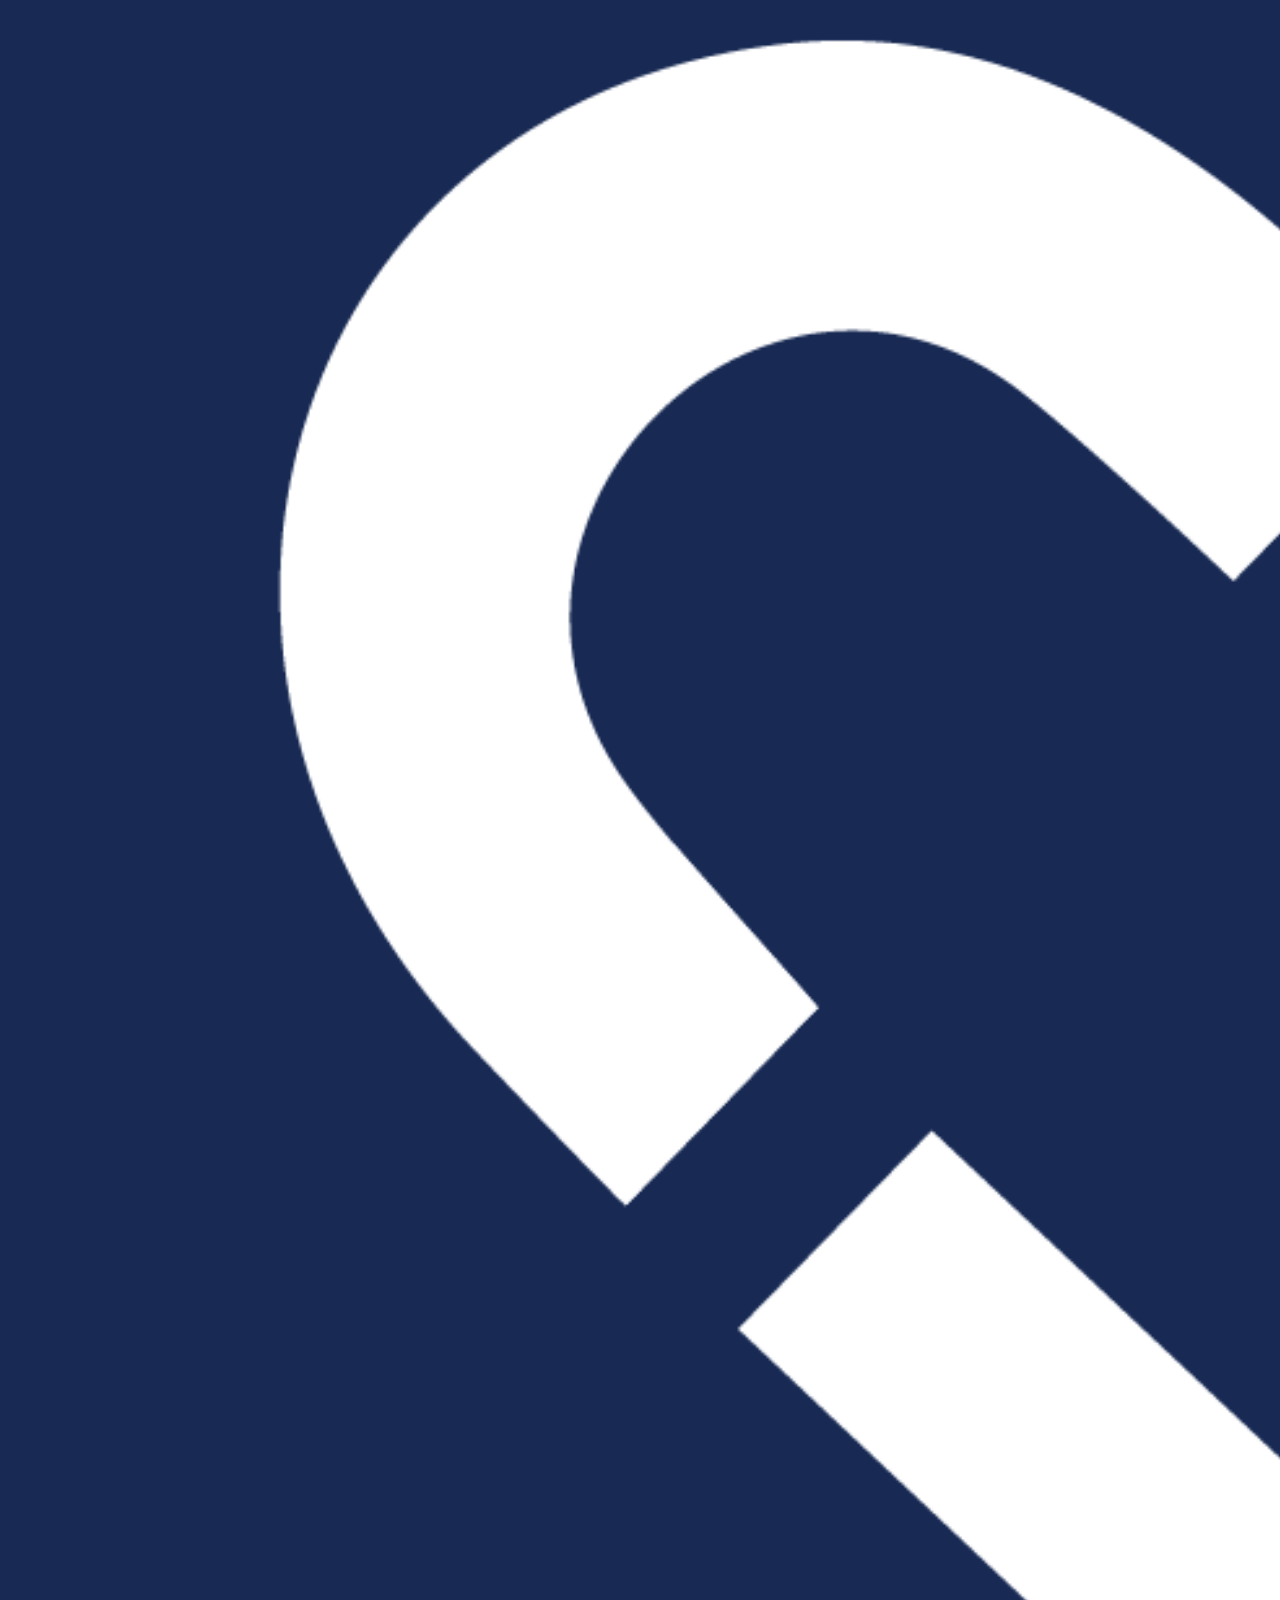
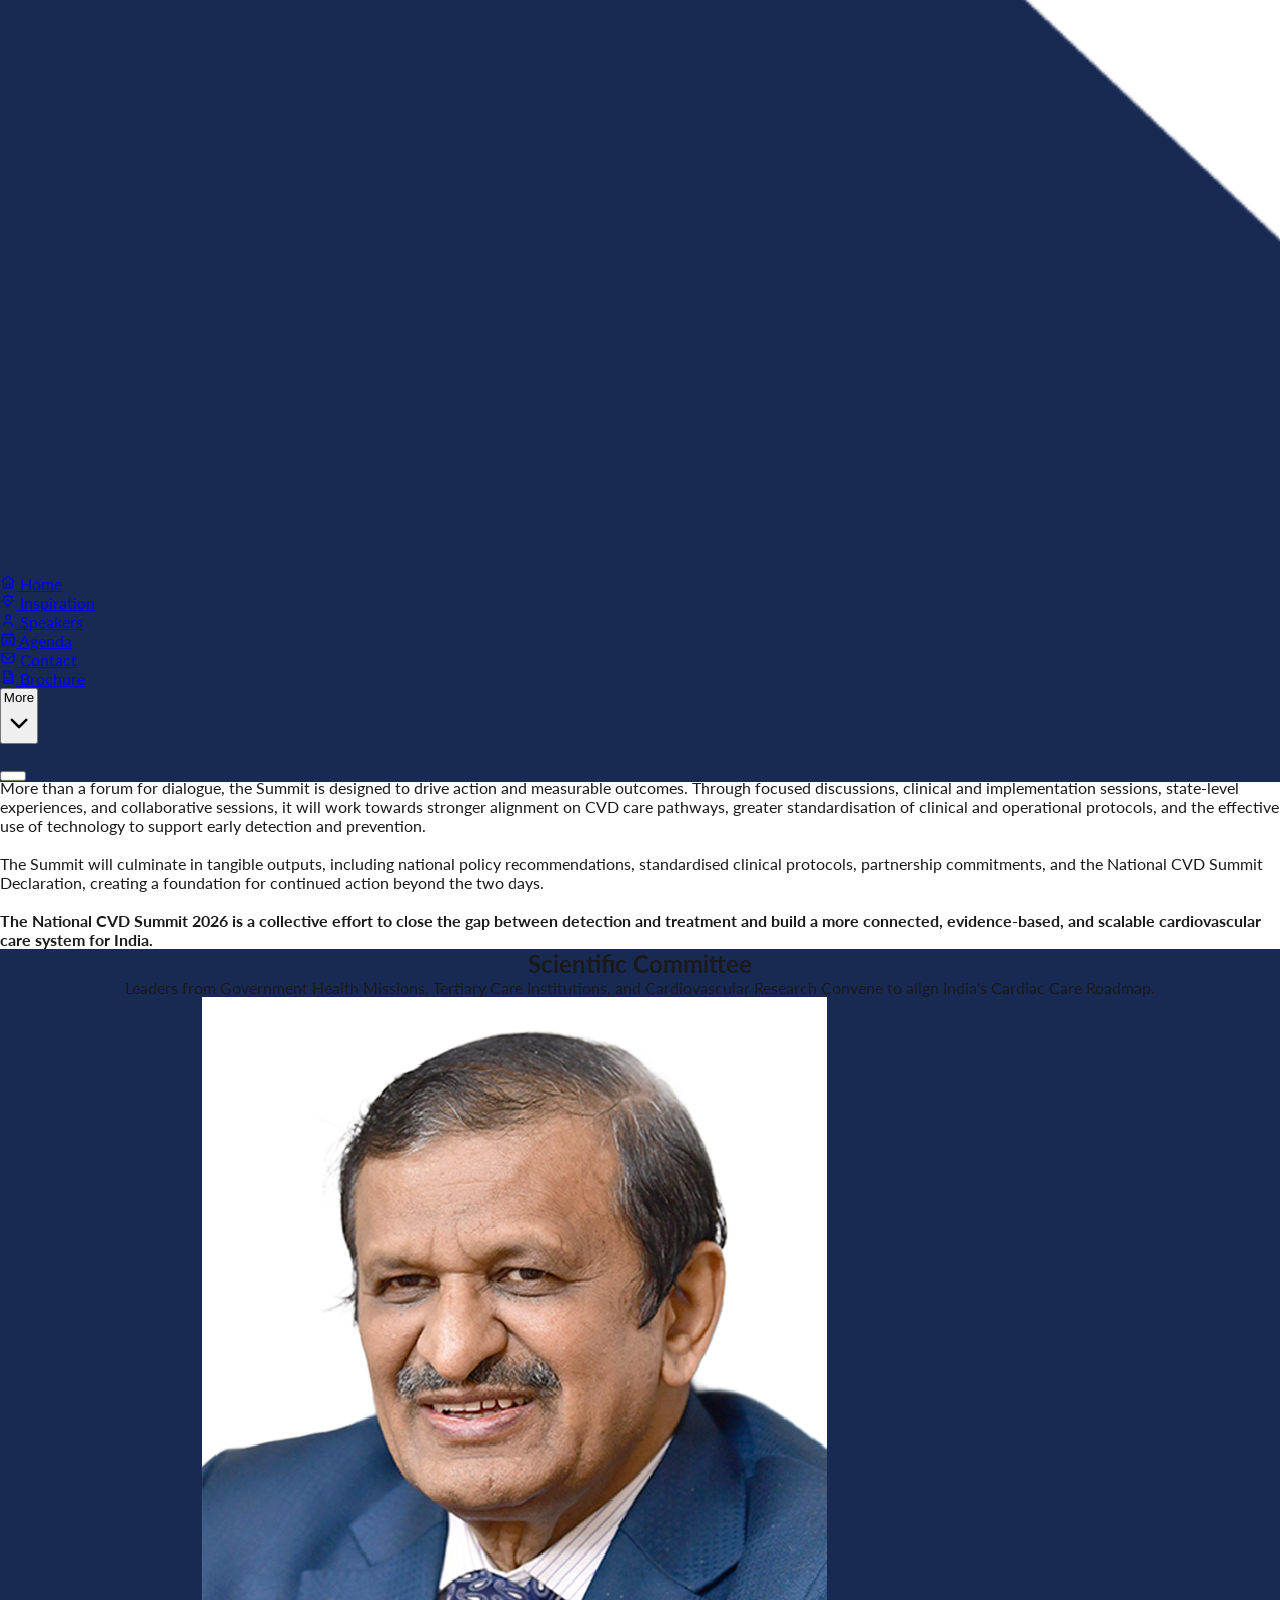
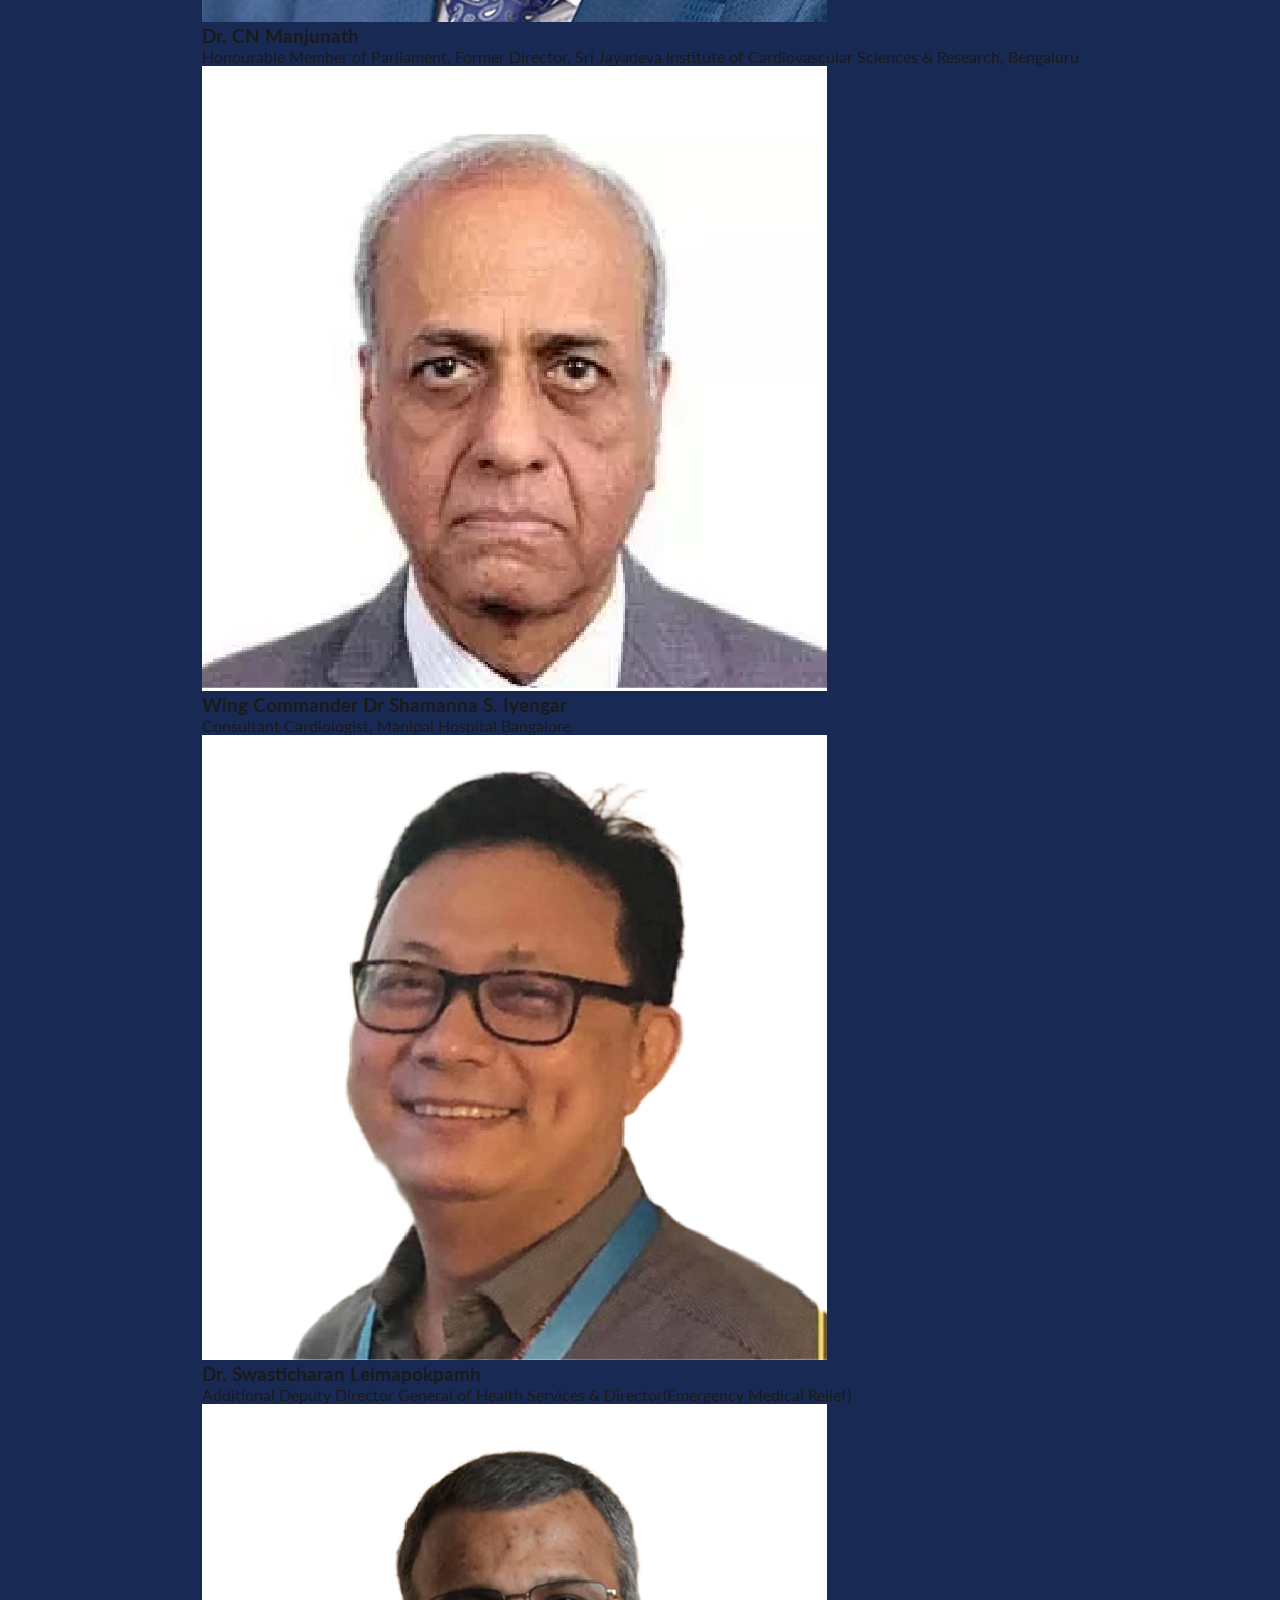
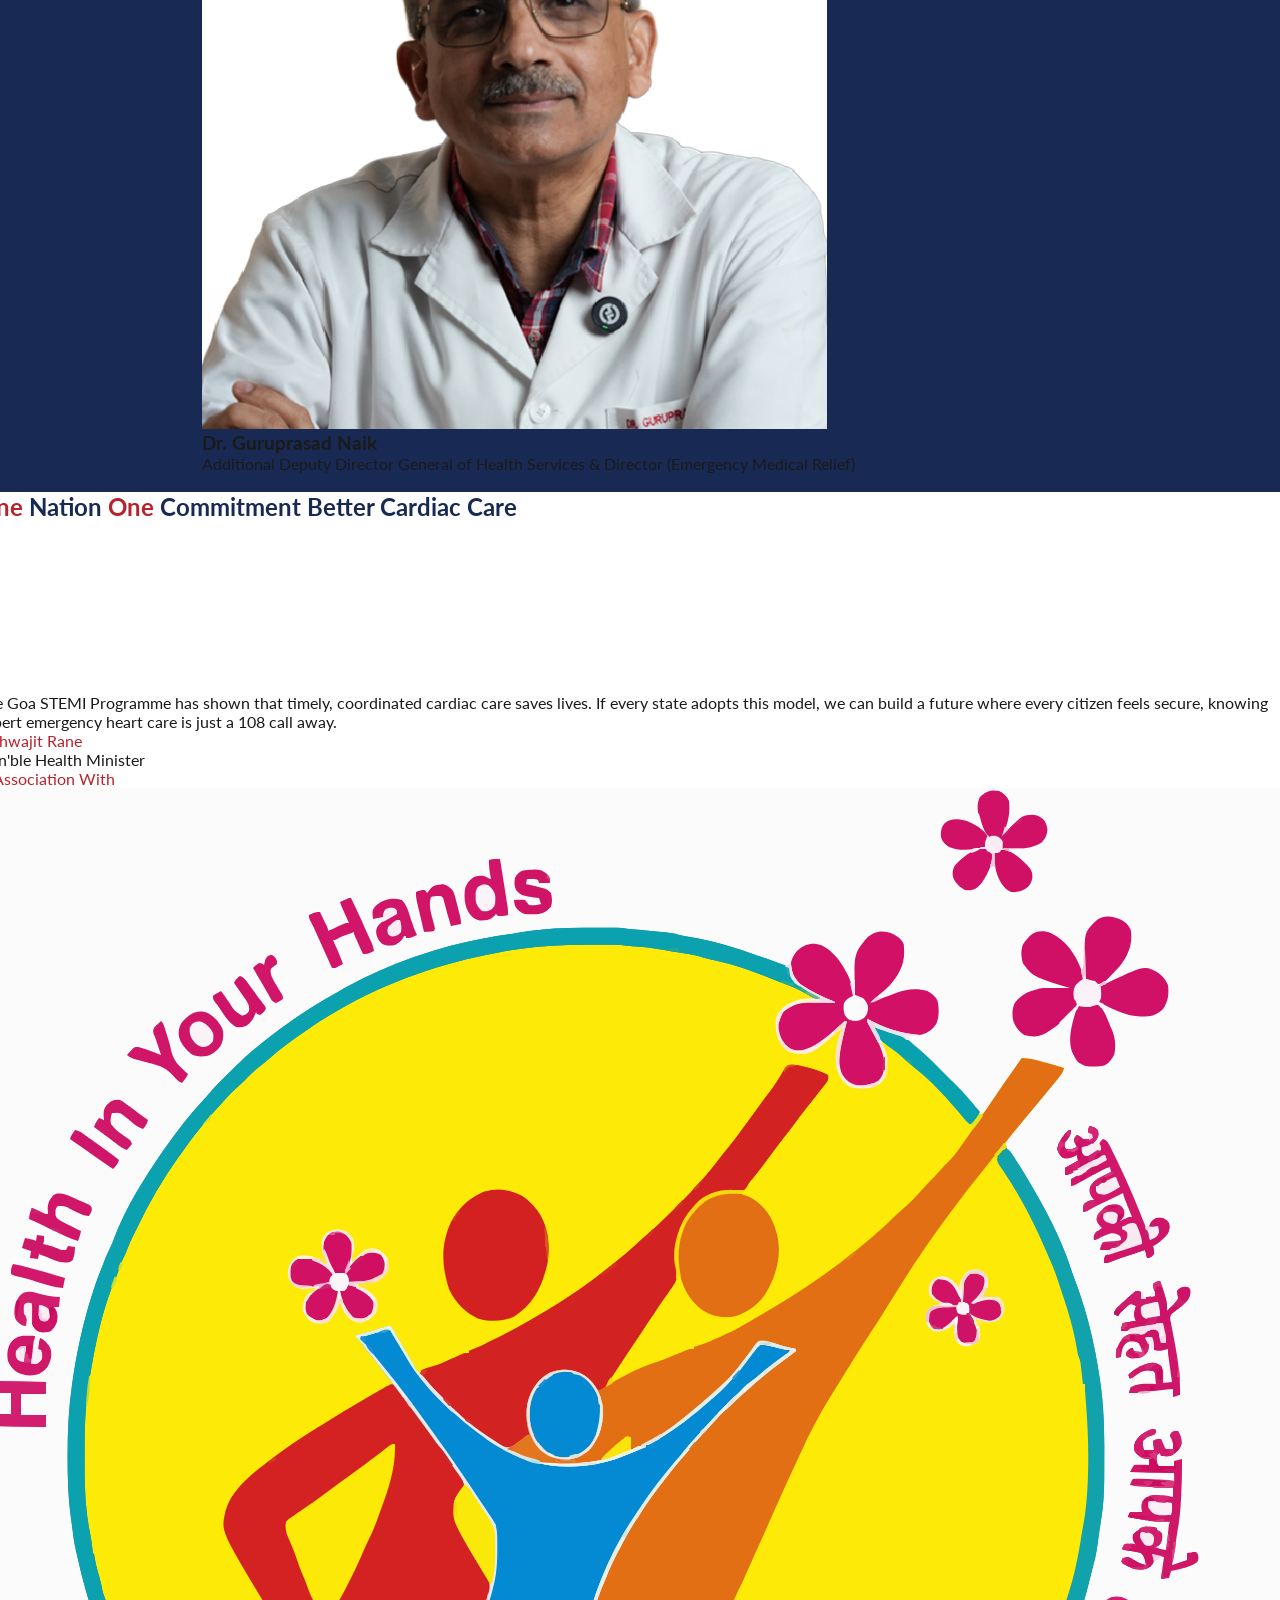
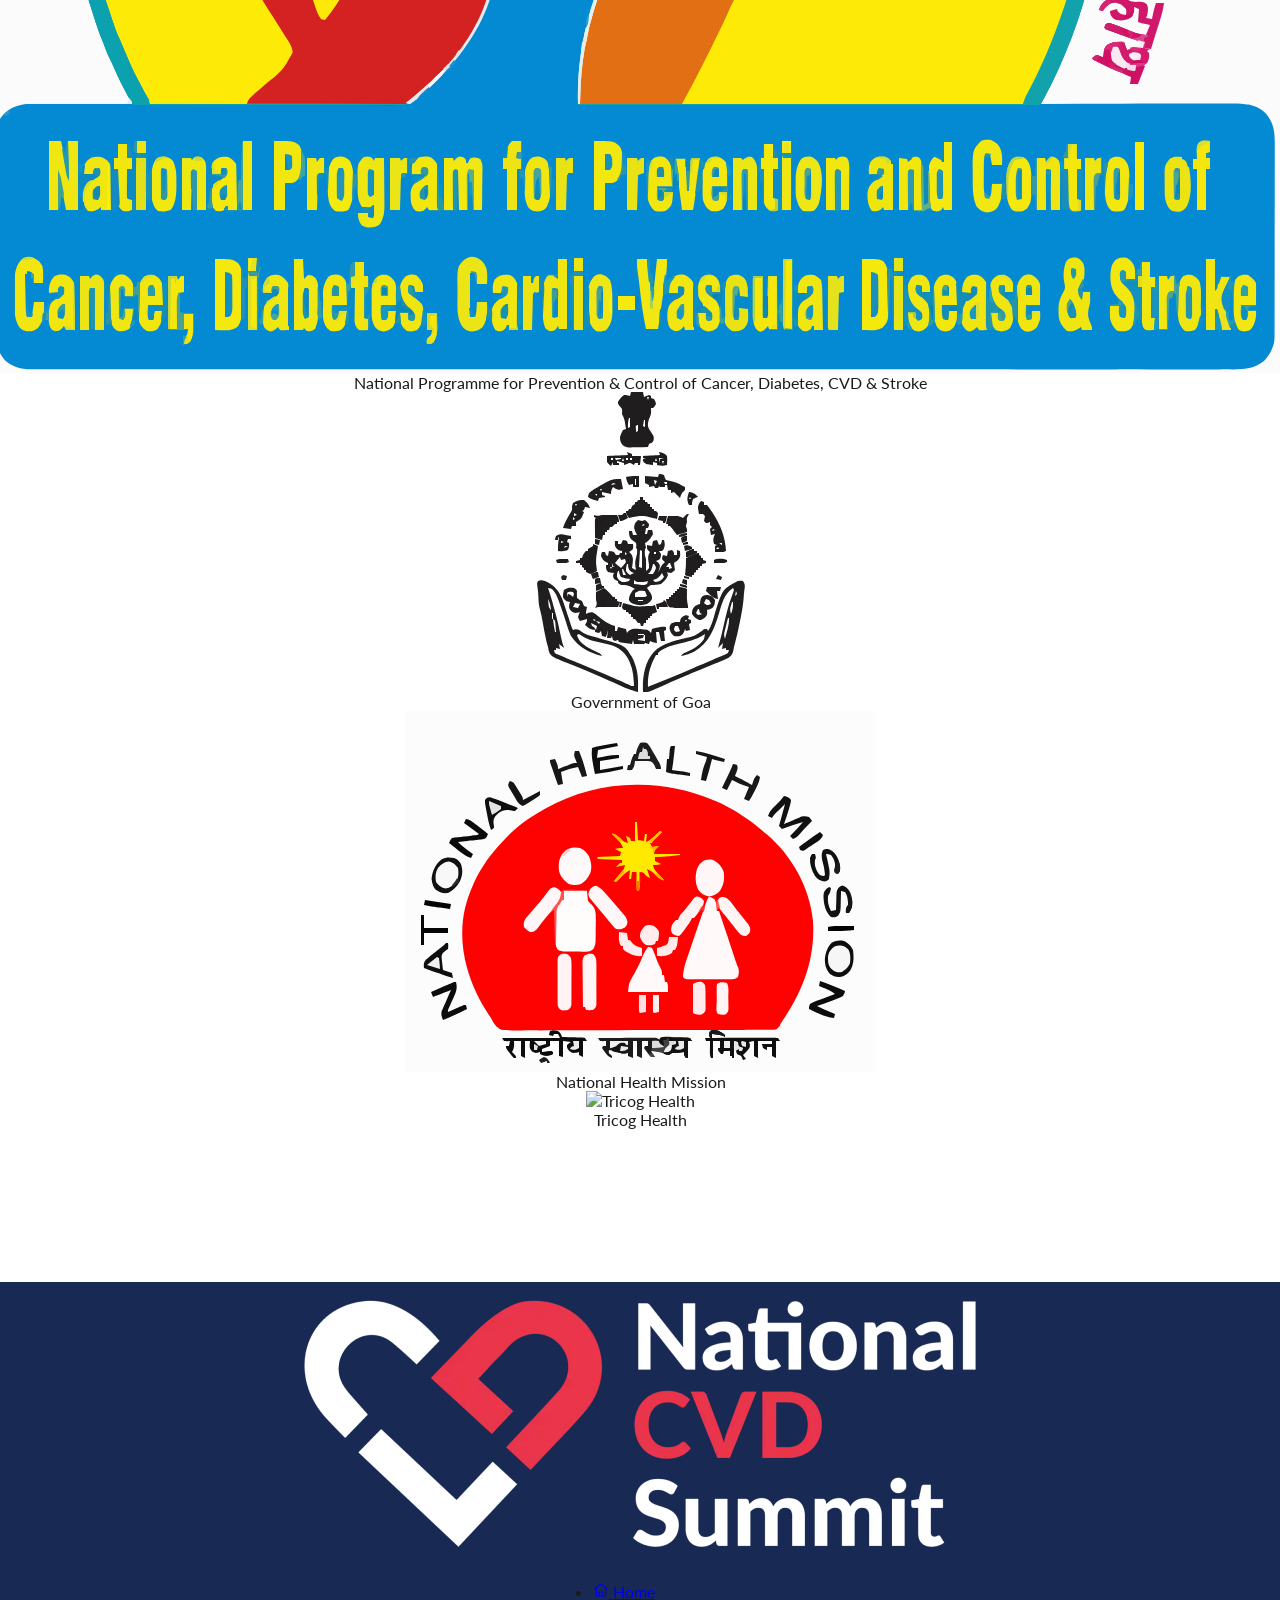
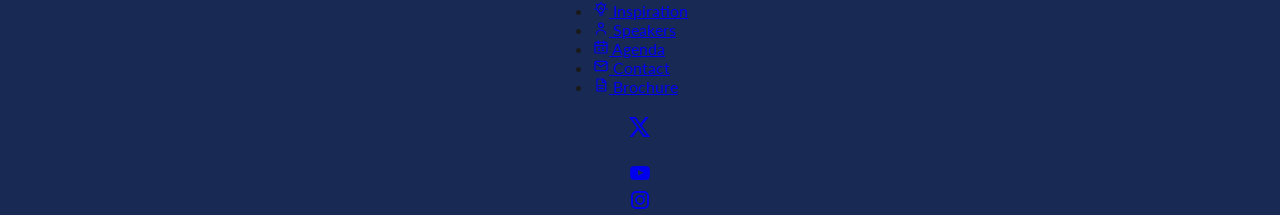
==== commit 13314384: "New changes" ====
--- a/index.html
+++ b/index.html
@@ -273,7 +273,7 @@
 
                 <div class="flex-1 mt-14" data-aos="fade-up">
                     <a href="./speakers.html"
-                        class="bg-primary text-white font-semibold rounded-lg py-3 px-7 md:px-9">View All
+                        class="bg-white text-secondary font-semibold rounded-lg py-3 px-7 md:px-9">View All
                         Speakers</a>
                 </div>
             </div>
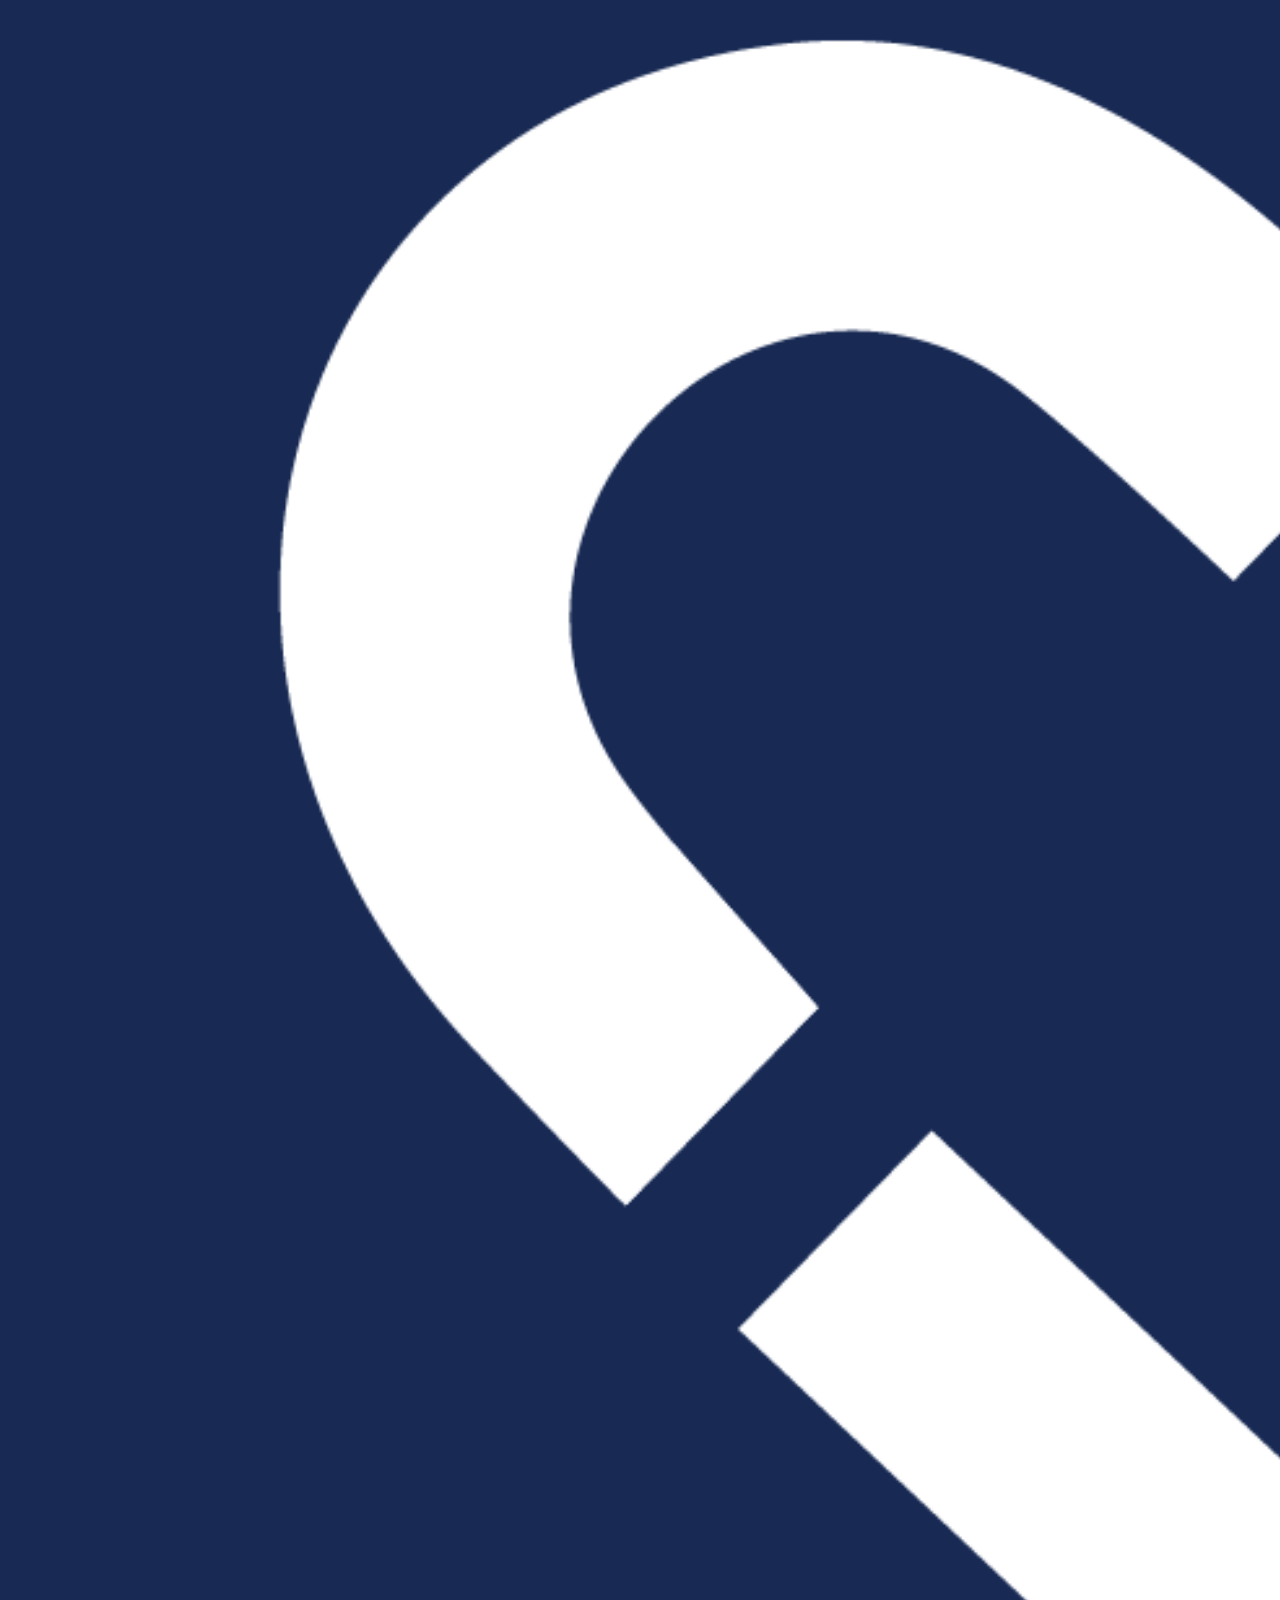
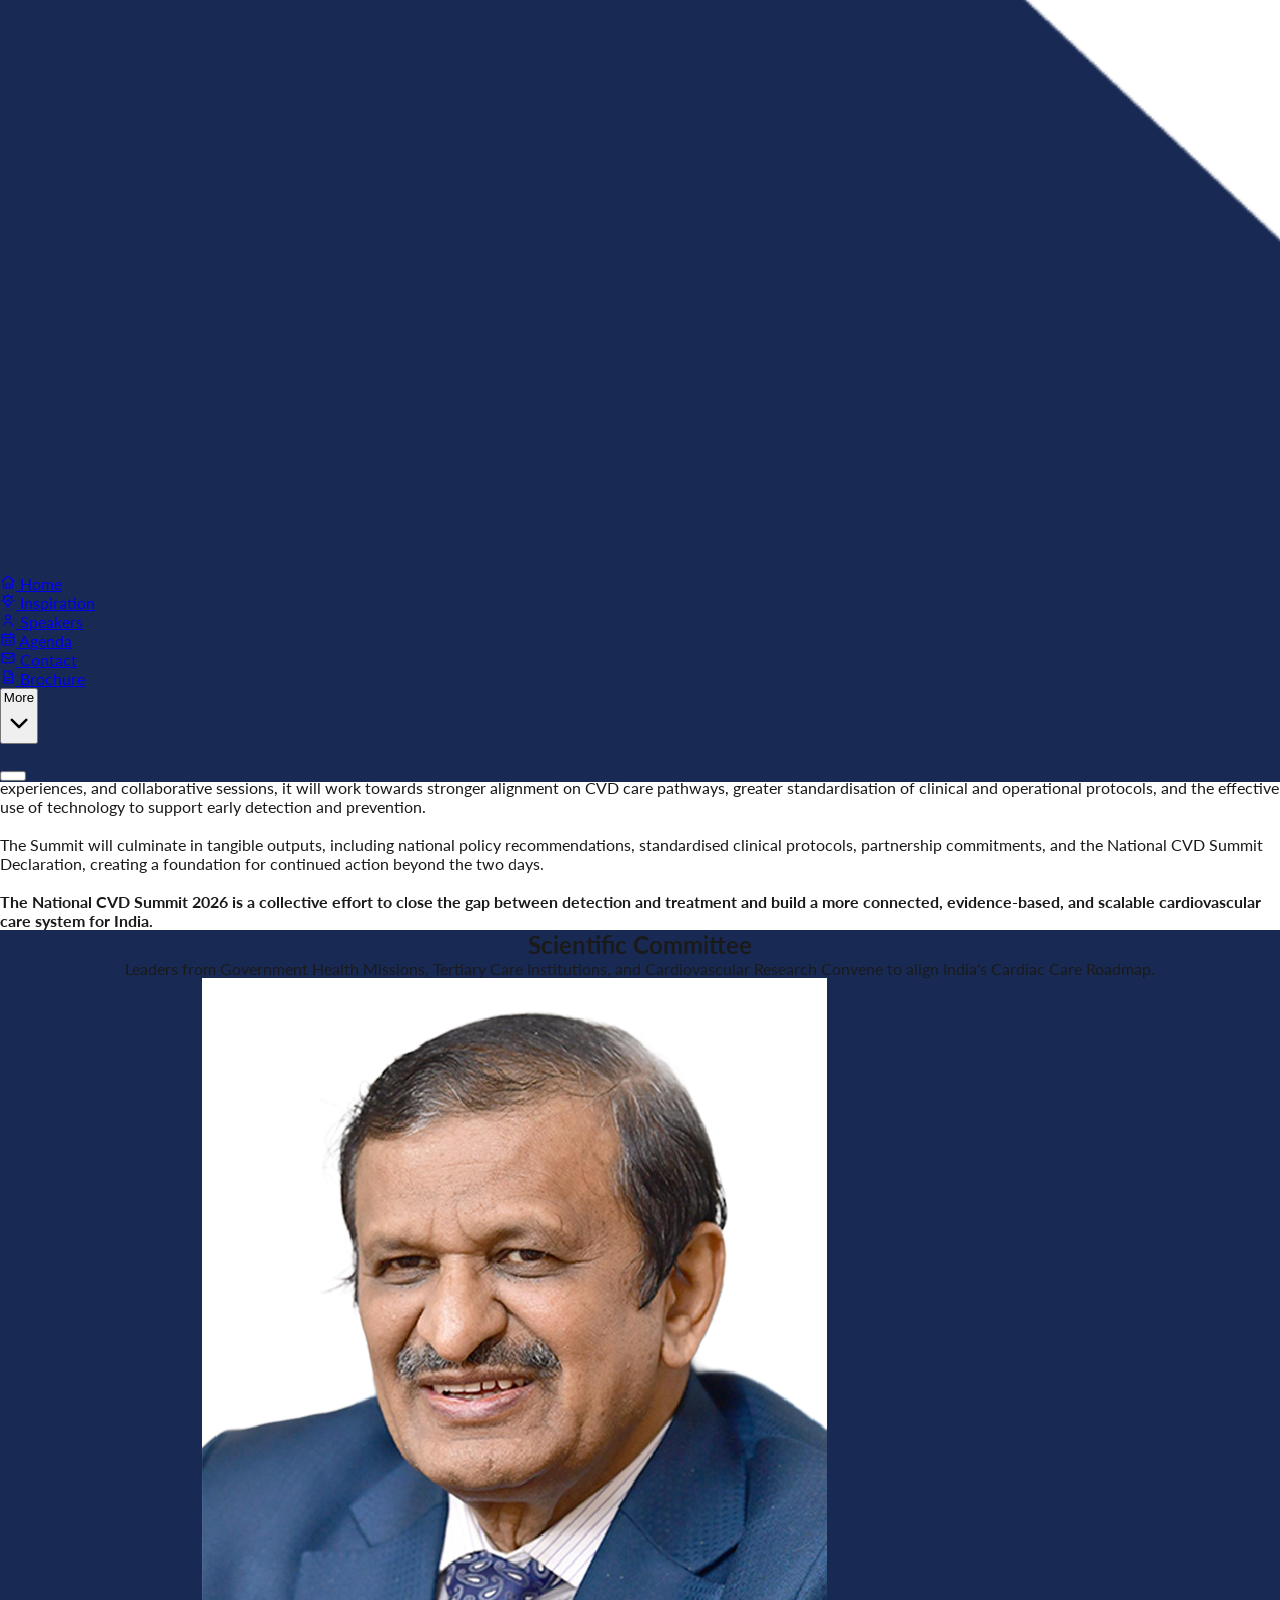
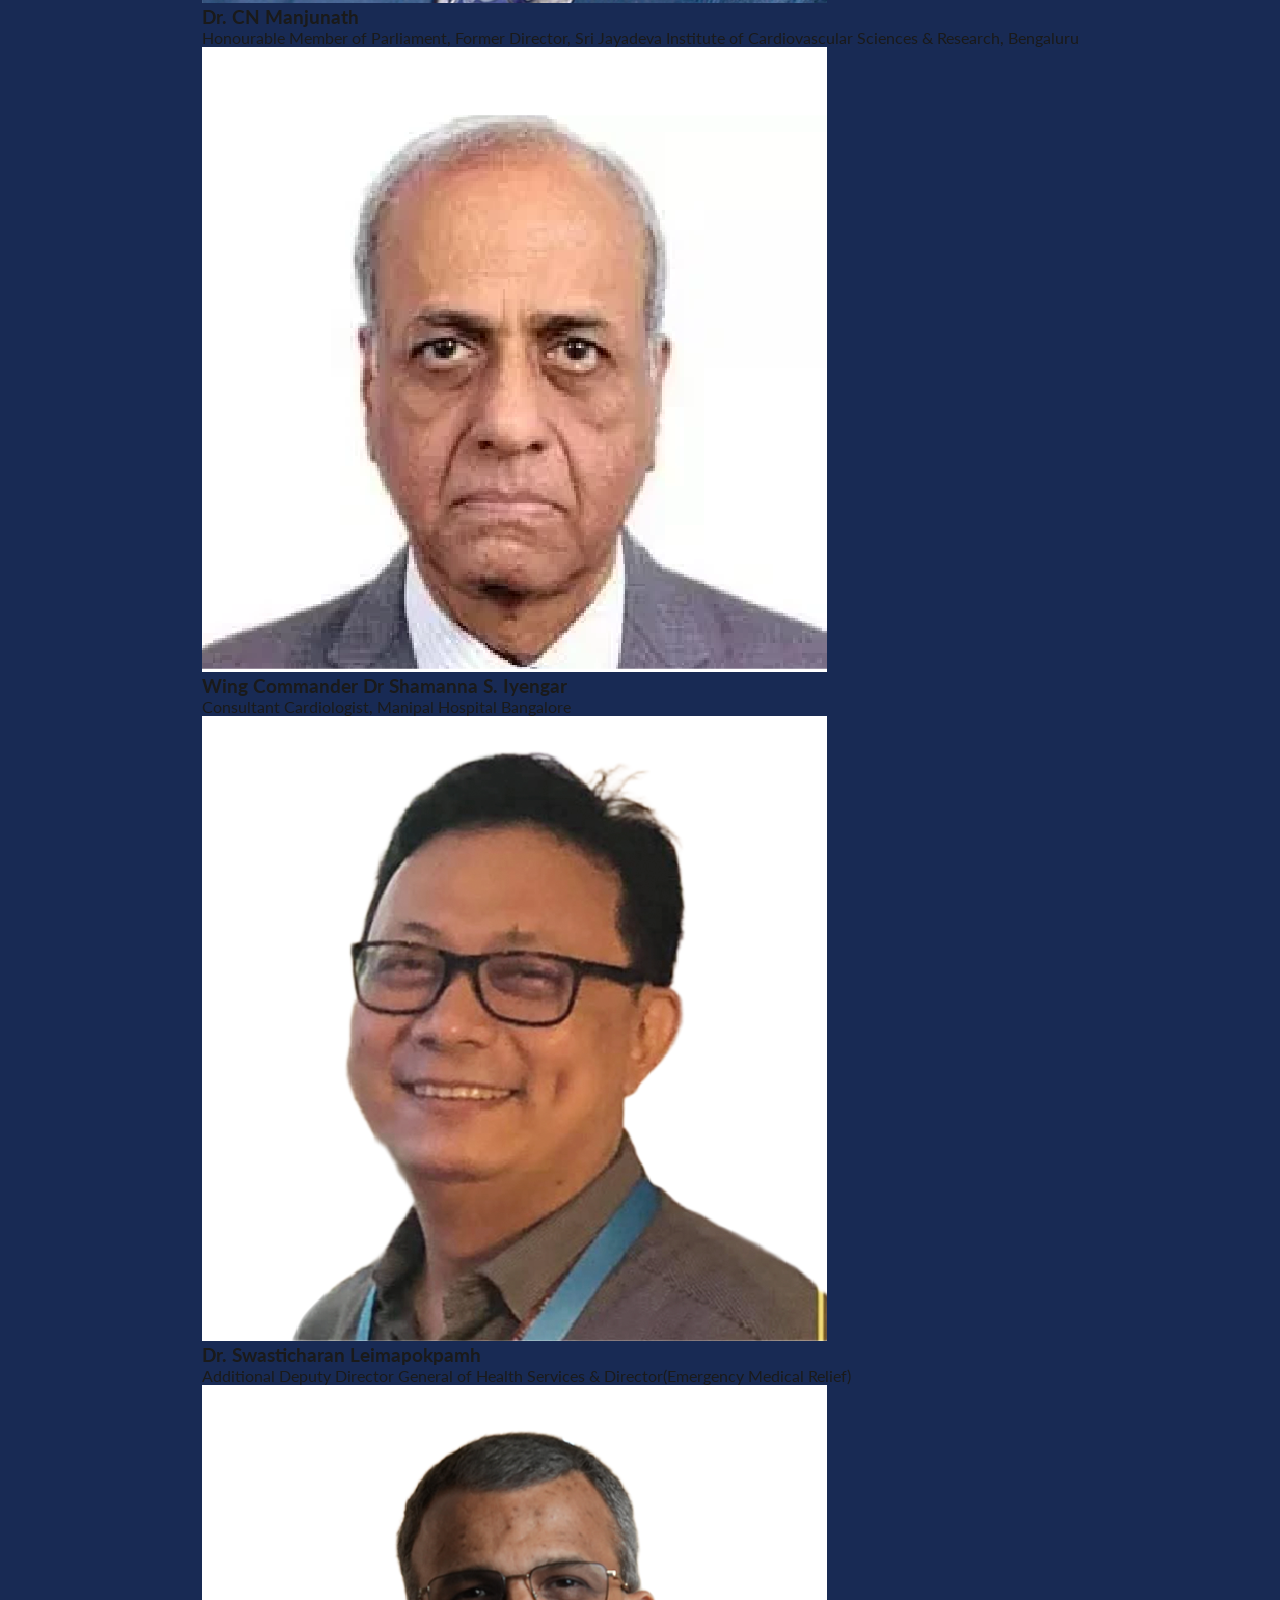
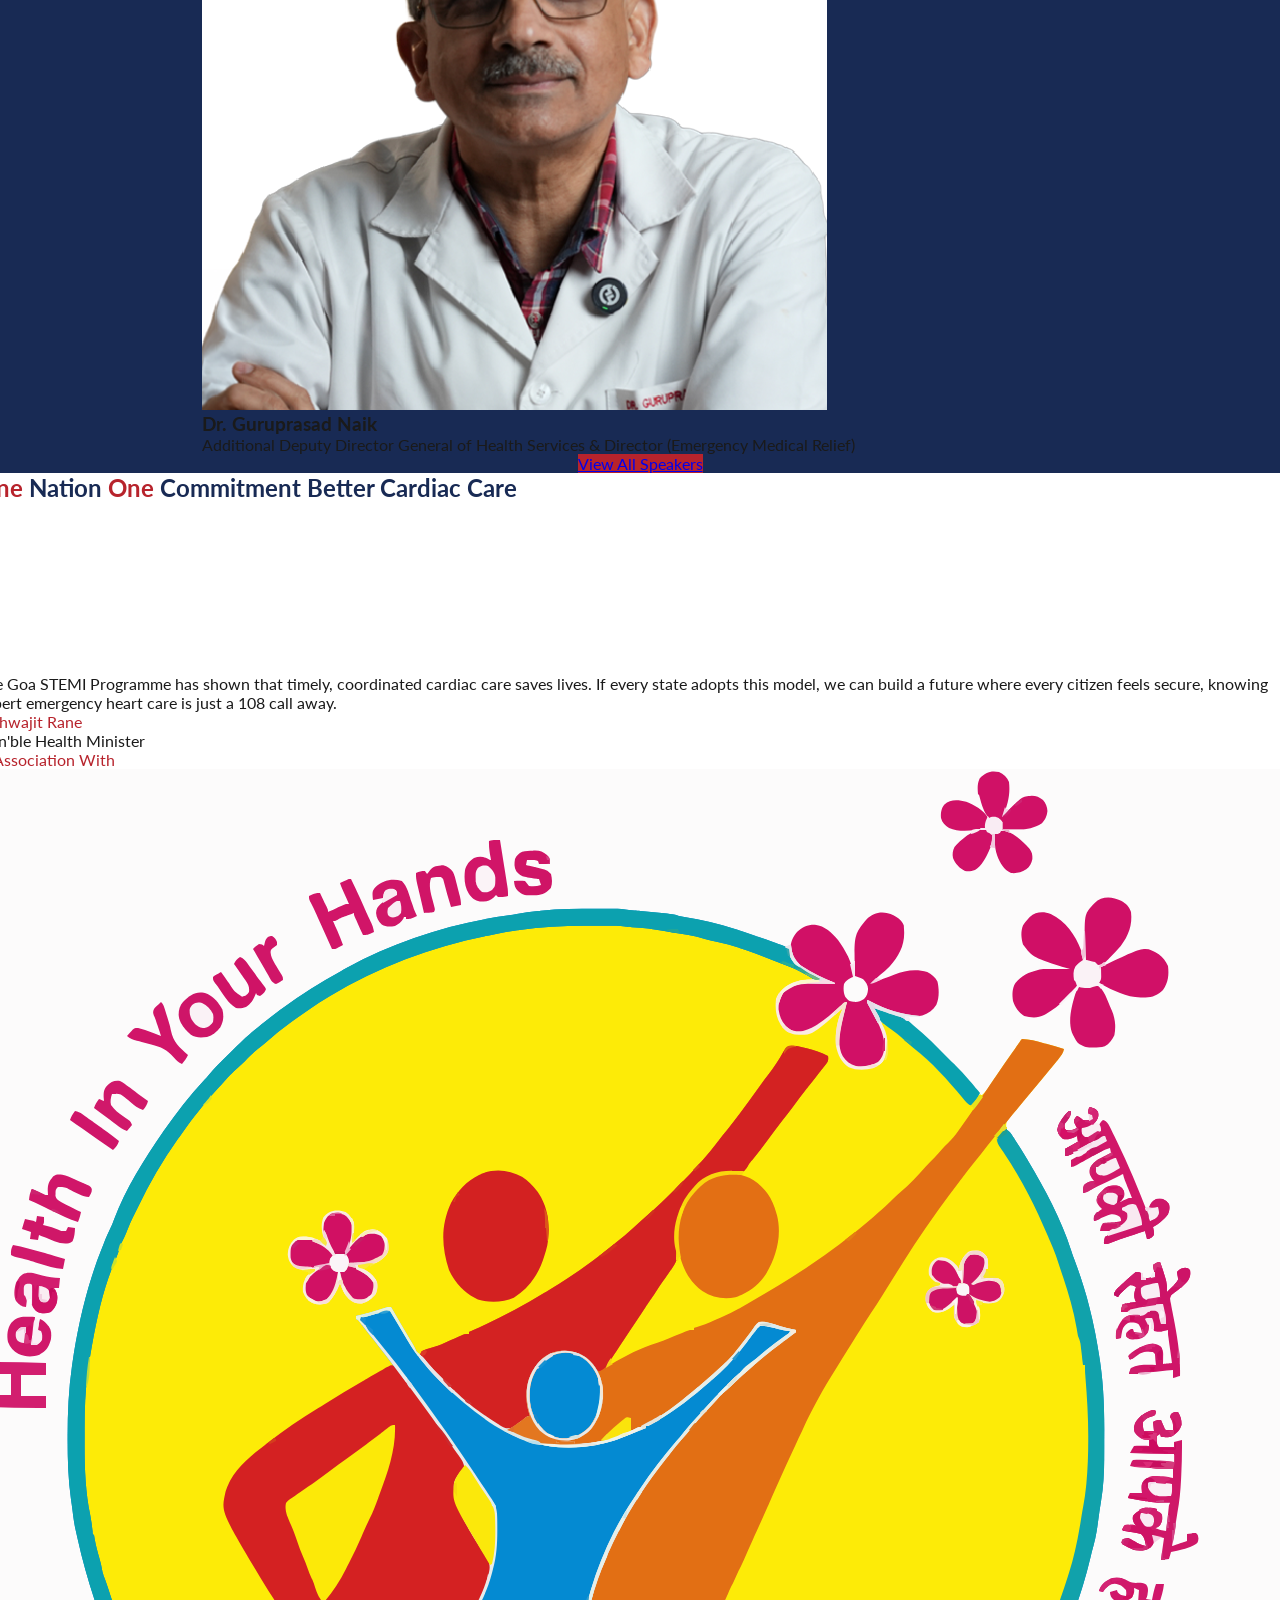
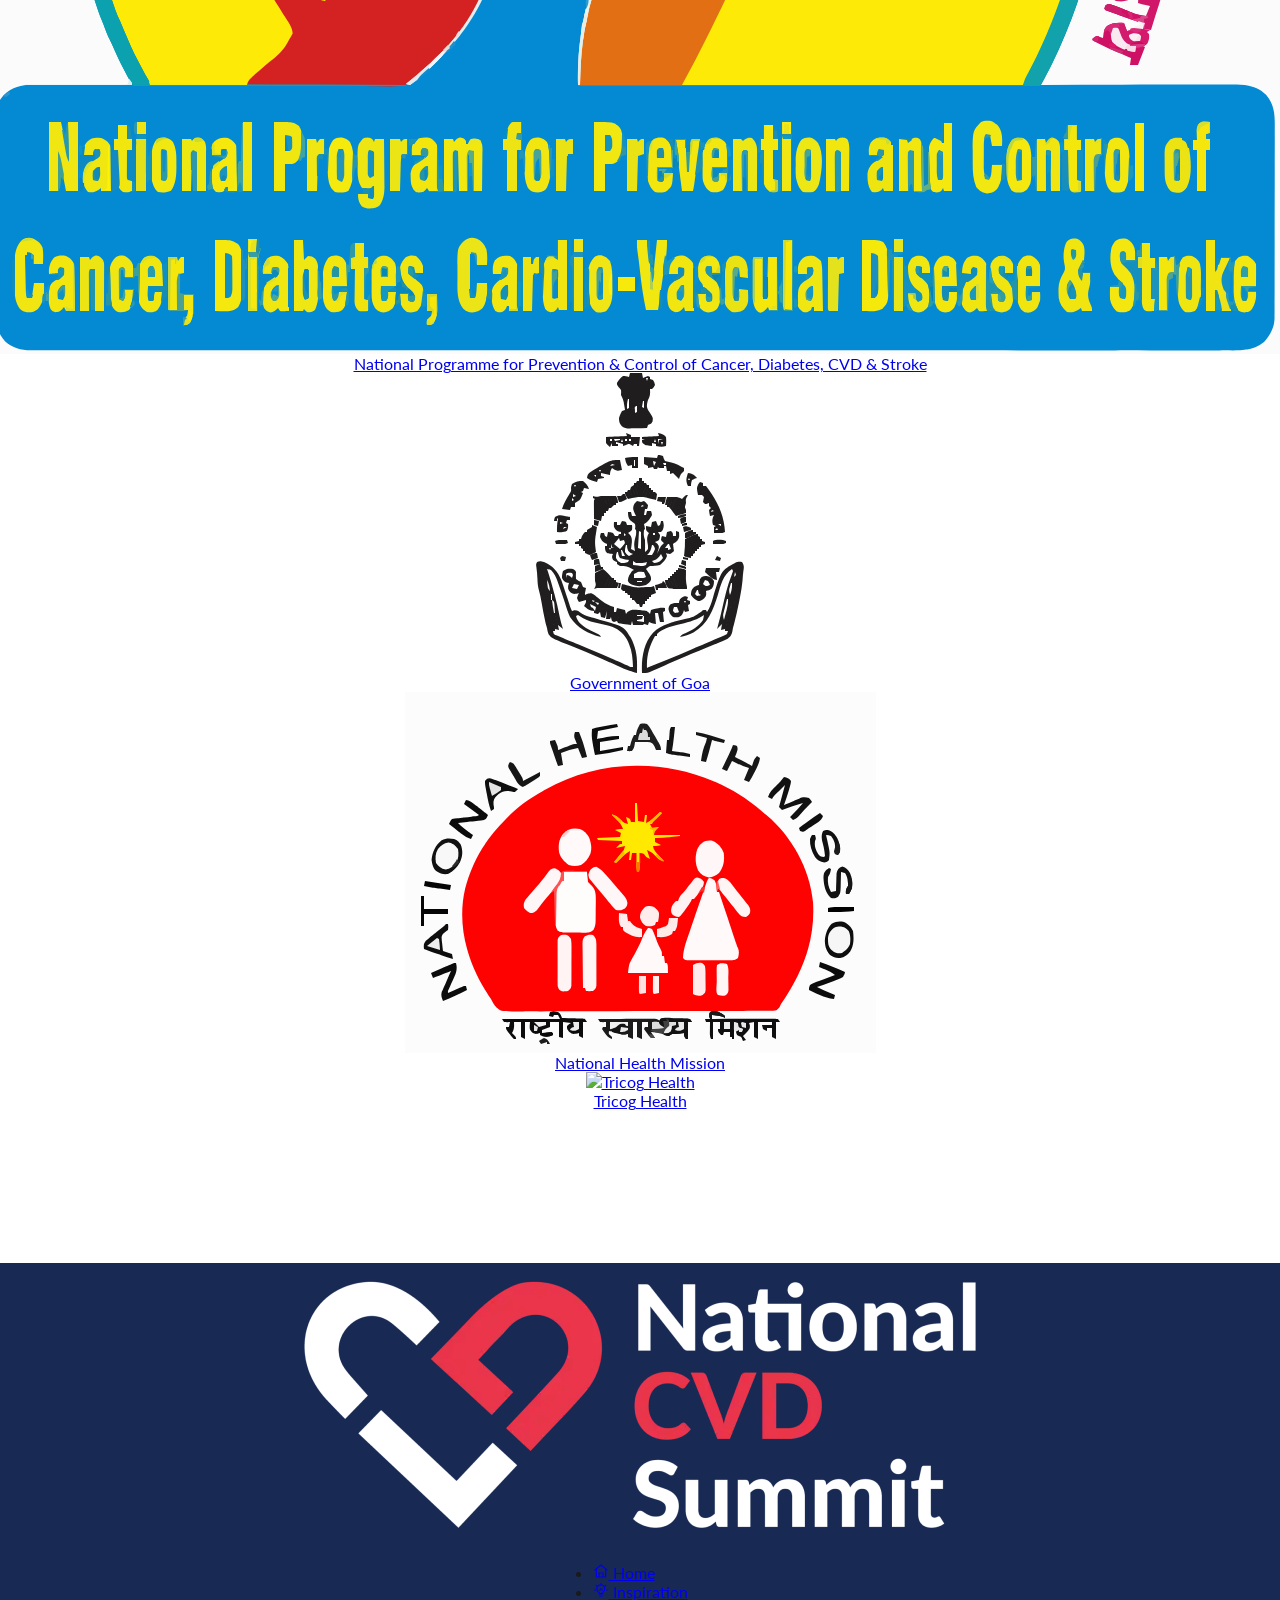
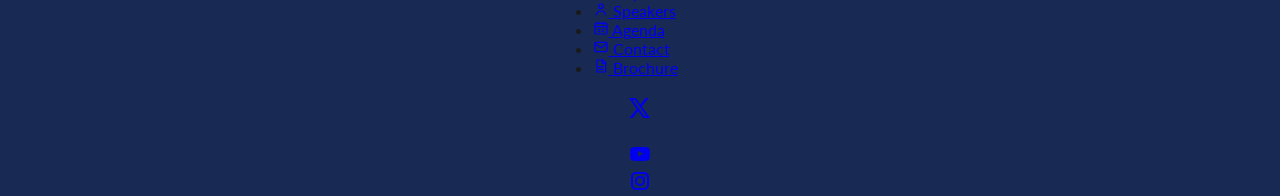
==== commit bd3d438a: "New changes" ====
--- a/index.html
+++ b/index.html
@@ -34,7 +34,7 @@
     <main>
         <!-- Intro -->
         <section class="flex-1 justify-start hero-sec">
-            <div class="container flex-1 lg:flex-row lg:gap-10 text-center z-10 px-4 sm:px-8 pt-28 lg:pt-36">
+            <div class="container flex-1 lg:flex-row lg:gap-10 text-center z-10 px-4 sm:px-8 pt-28 lg:pt-44">
                 <img class="h-[80px] w-auto object-cover" src="./assets/images/national-cvd-logo.webp" alt="National CVD"
                     data-aos="fade-up" data-aos-delay="100">
                 <div class="mt-3 lg:m-0">
@@ -48,27 +48,9 @@
                         Varca, Goa</h5>
                 </div>
             </div>
-            <img class="h-[400px] lg:h-full w-full object-contain lg:-mt-[40px]" src="./assets/images/hero-image.webp"
+            <img class="h-[400px] lg:h-full w-full object-contain xl:-mt-[20px]" src="./assets/images/hero-image.webp"
                 alt="" data-aos="fade" data-aos-delay="300">
-            <div class="lg:hidden relative inline-flex items-center justify-center -mt-32 xl:-mt-52">
-
-                <!-- Circular glow behind button -->
-                <span class="absolute z-0 w-14 h-14 rounded-full
-                               bg-blue-400 opacity-70 blur-2xl
-                               animate-pulse">
-                </span>
-
-                <!-- Button -->
-                <a href="./agenda.html"
-                    class="relative z-10 bg-secondary text-white rounded-2xl
-                               font-semibold py-3 px-6
-                               hover:scale-105 transition-transform duration-300 animate-[buttonPop_1s_ease-in-out_infinite]"
-                    data-aos="fade" data-aos-delay="100">
-                    View Agenda
-                </a>
-
-            </div>
-            <div class="lg:flex flex-1 fixed bottom-0 lg:bottom-96 lg:right-4 z-10" data-aos="fade-left" data-aos-delay="200">
+            <div class="lg:flex flex-1 fixed bottom-0 lg:bottom-96 lg:right-4 z-10" data-aos="fade-left">
                 <div class="relative inline-flex items-center justify-center -mt-20 xl:-mt-52">
 
                     <!-- Circular glow behind button -->
@@ -79,10 +61,9 @@
 
                     <!-- Button -->
                     <a href="./agenda.html"
-                        class="relative flex items-center gap-1 z-10 bg-secondary text-white rounded-lg
+                        class="relative flex items-center gap-1 z-10 bg-primary text-white rounded-lg
                                font-semibold py-2 px-5 md:py-3 md:px-6
-                               hover:scale-105 transition-transform duration-300 animate-[buttonPop_2s_ease-in-out_infinite]"
-                        data-aos="fade" data-aos-delay="100">
+                               hover:scale-105 transition-transform animate-[buttonPop_2s_ease-in-out_infinite]"   >
                         View Agenda 
                         <svg xmlns="http://www.w3.org/2000/svg" width="18" height="18" fill="none" viewBox="0 0 24 24" stroke="currentColor">
                             <path stroke-linecap="round" stroke-linejoin="round" stroke-width="2" d="M5 12h14m-6-6l6 6-6 6"></path>
@@ -273,7 +254,7 @@
 
                 <div class="flex-1 mt-14" data-aos="fade-up">
                     <a href="./speakers.html"
-                        class="bg-white text-secondary font-semibold rounded-lg py-3 px-7 md:px-9">View All
+                        class="bg-primary text-white font-semibold rounded-lg py-3 px-7 md:px-9">View All
                         Speakers</a>
                 </div>
             </div>
@@ -347,7 +328,7 @@
                     data-aos="fade-up" data-aos-delay="100" </div>
 
                     <!-- Association 1 -->
-                    <div
+                    <a href="https://nhm.gov.in/index1.php?lang=1&level=2&sublinkid=1048&lid=604" target="_blank"
                         class="flex-1 justify-start gap-3 px-4 py-5 pt-10 border-b border-slate-200 md:border-b-0 md:border-r">
                         <img src="./assets/images/np-ncd-logo.svg" alt="Tricog Health"
                             class="mx-auto h-14 lg:h-20 w-auto object-contain">
@@ -357,10 +338,10 @@
                             Prevention & Control of
                             Cancer, Diabetes, CVD & Stroke
                         </p>
-                    </div>
+                    </a>
 
                     <!-- Association 2 -->
-                    <div
+                    <a href="https://www.goa.gov.in/" target="_blank"
                         class="flex-1 justify-start gap-3 px-4 py-5 pt-10 border-b border-slate-200 md:border-b-0 md:border-r">
                         <img src="./assets/images/government-of-goa-logo.svg" alt="Tricog Health"
                             class="mx-auto h-14 lg:h-20 w-auto object-contain">
@@ -368,10 +349,10 @@
                         <p class="mt-1 text-[14px] text-gray-500">
                             Government of Goa
                         </p>
-                    </div>
+                    </a>
 
                     <!-- Association 3 -->
-                    <div
+                    <a href="https://nhm.gov.in/index1.php?lang=1&level=2&sublinkid=1048&lid=604" target="_blank"
                         class="flex-1 justify-start gap-3 px-4 py-5 pt-10 border-b border-slate-200 md:border-b-0 md:border-r">
                         <img src="./assets/images/national-health-mission-logo.svg" alt="Tricog Health"
                             class="mx-auto h-14 lg:h-20 w-auto object-contain">
@@ -379,17 +360,17 @@
                         <p class="mt-1 text-[14px] text-gray-500">
                             National Health Mission
                         </p>
-                    </div>
+                    </a>
 
                     <!-- Association 4 -->
-                    <div class="flex-1 justify-start gap-3 px-4 py-5 pt-10">
+                    <a href="https://tricog.com" target="_blank" class="flex-1 justify-start gap-3 px-4 py-5 pt-10">
                         <img src="https://tricog.com/wp-content/uploads/2023/02/triog-logo-1024x237.png"
                             alt="Tricog Health" class="mx-auto h-14 lg:h-20 w-auto object-contain">
 
                         <p class="mt-1 text-[14px] text-gray-500">
                             Tricog Health
                         </p>
-                    </div>
+                    </a>
 
                 </div>
 
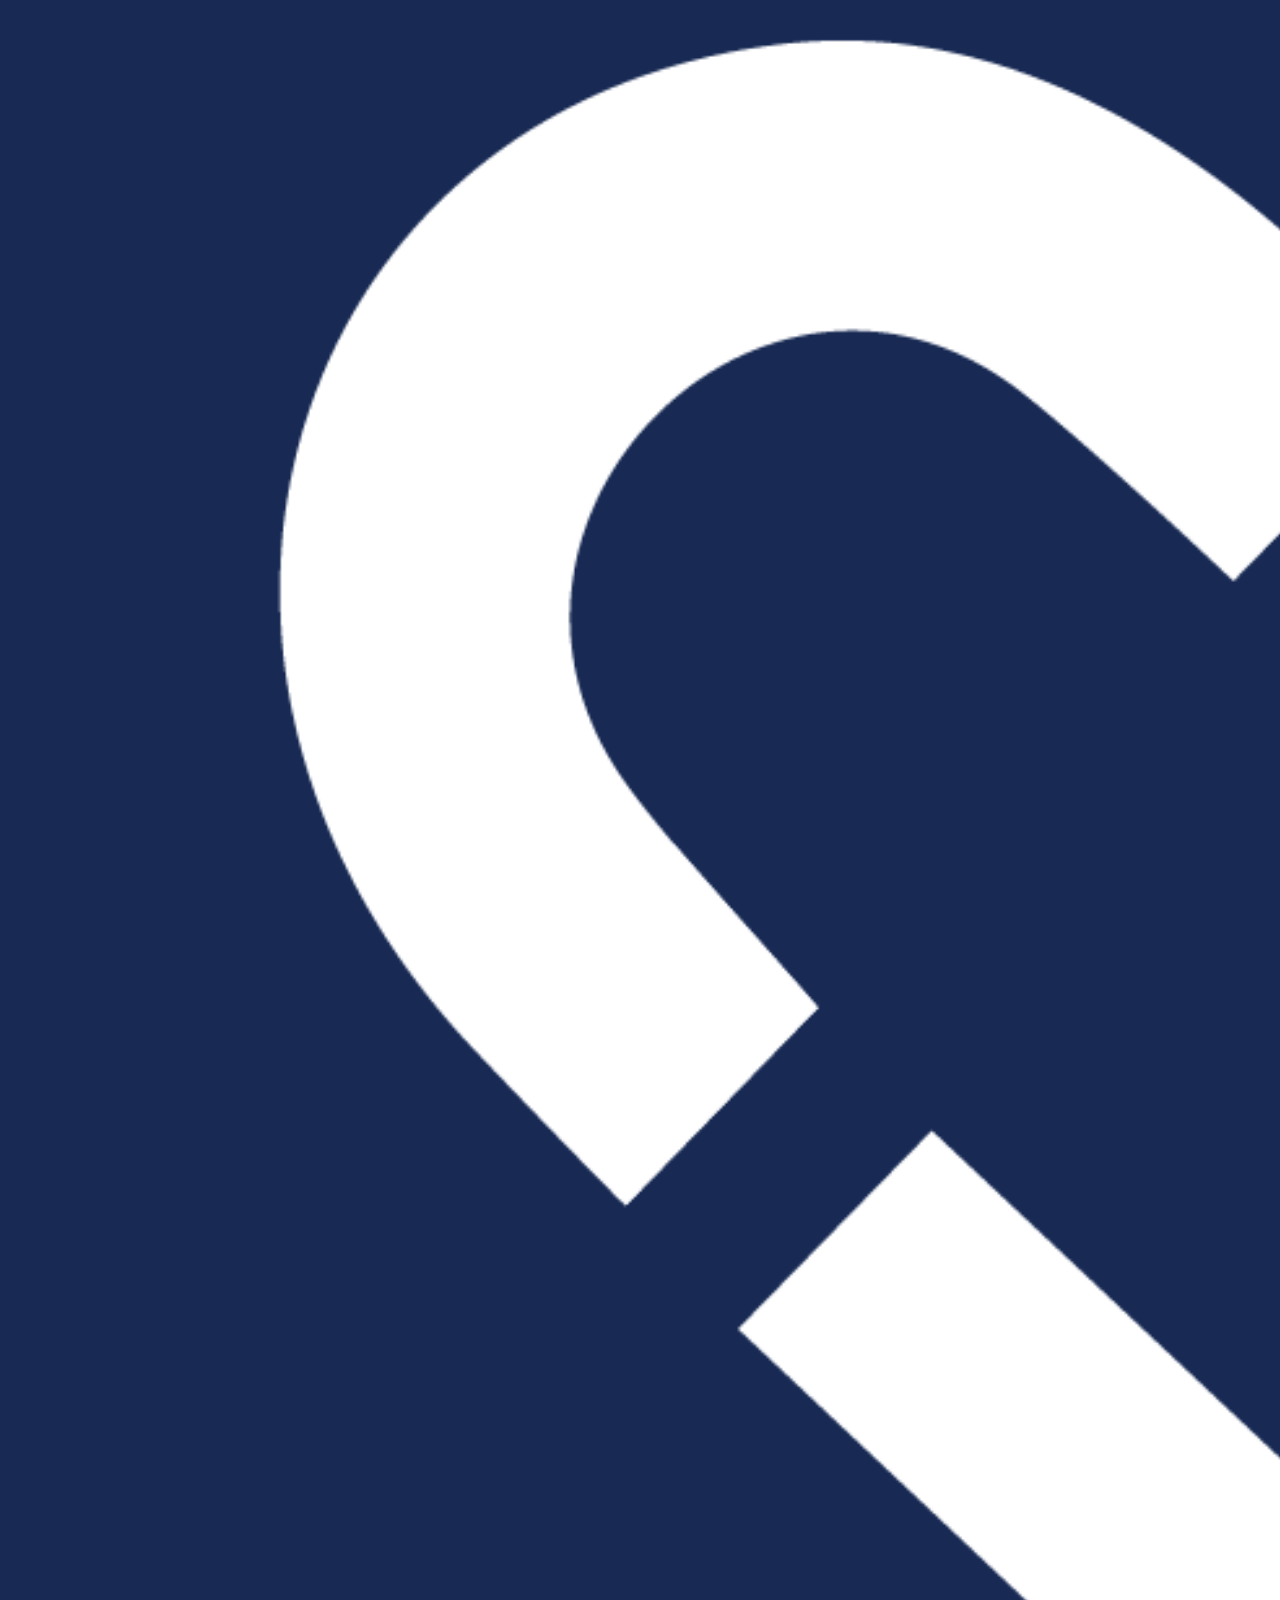
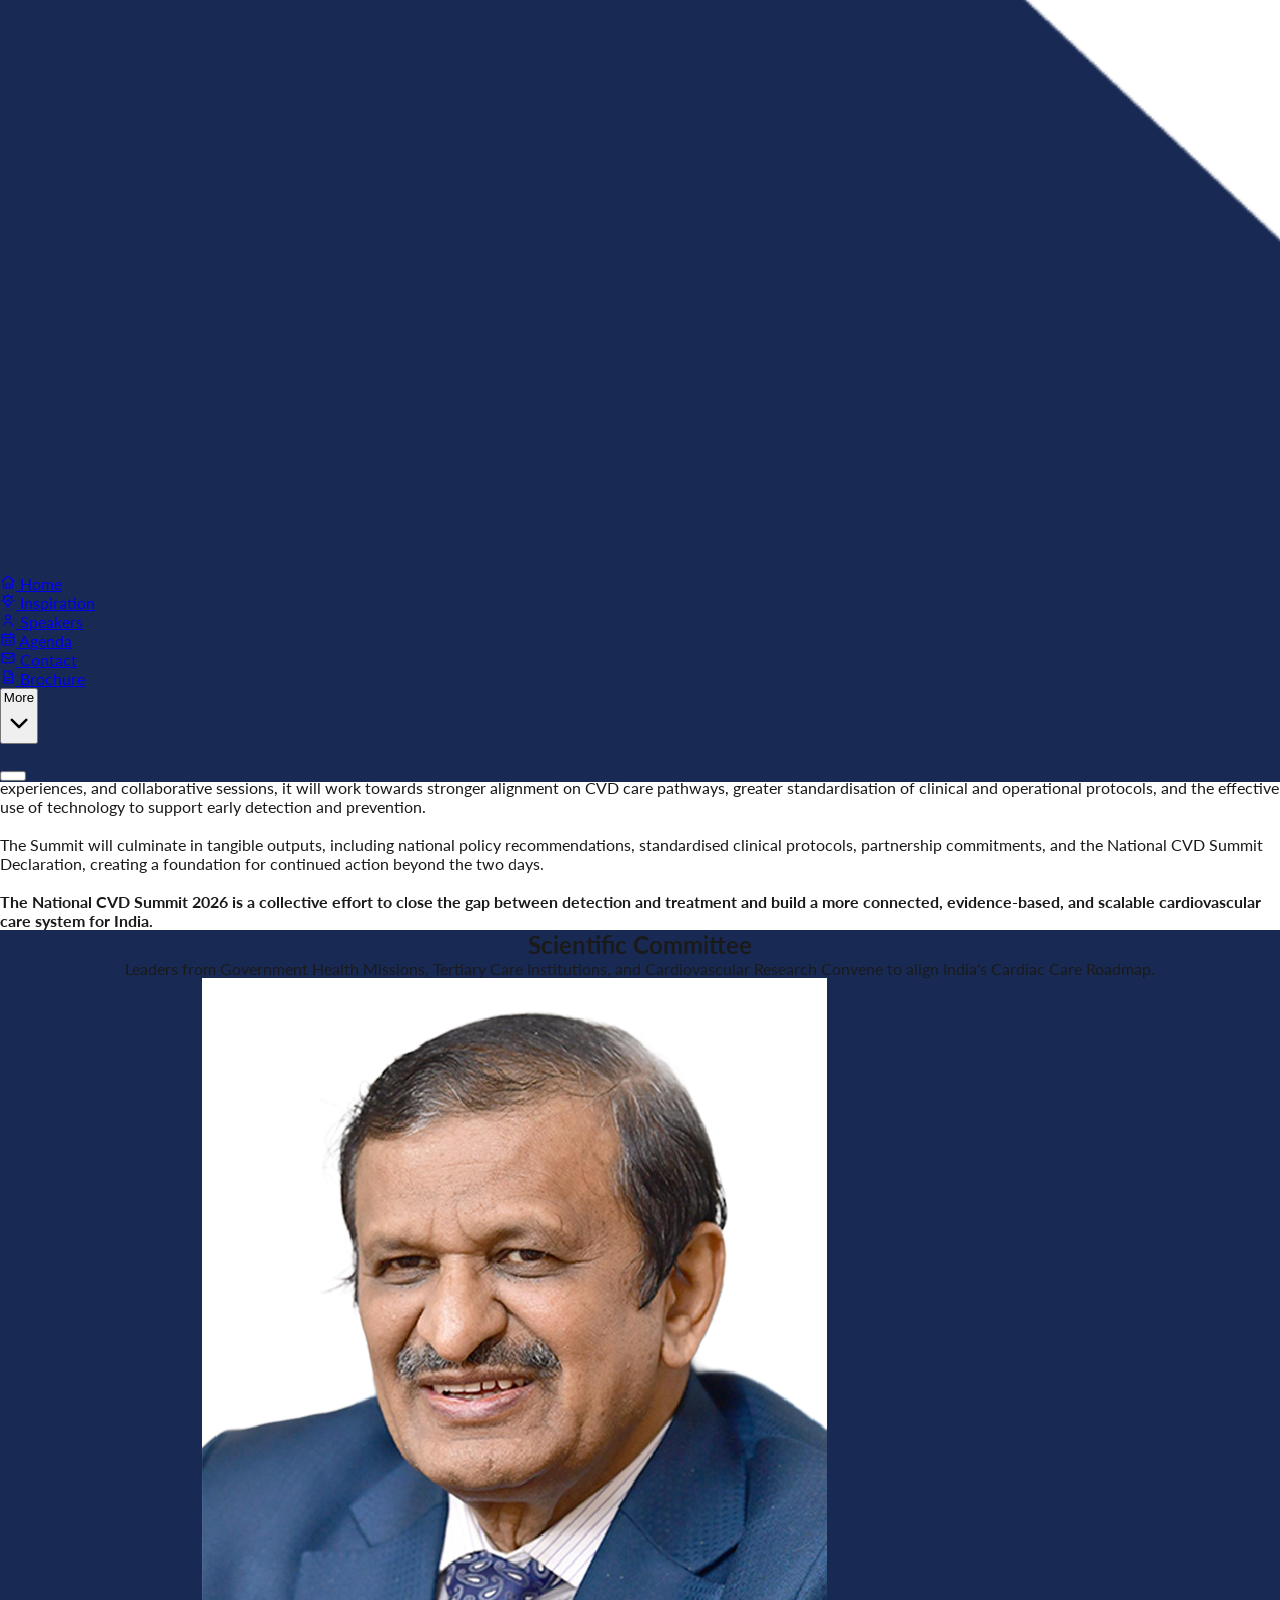
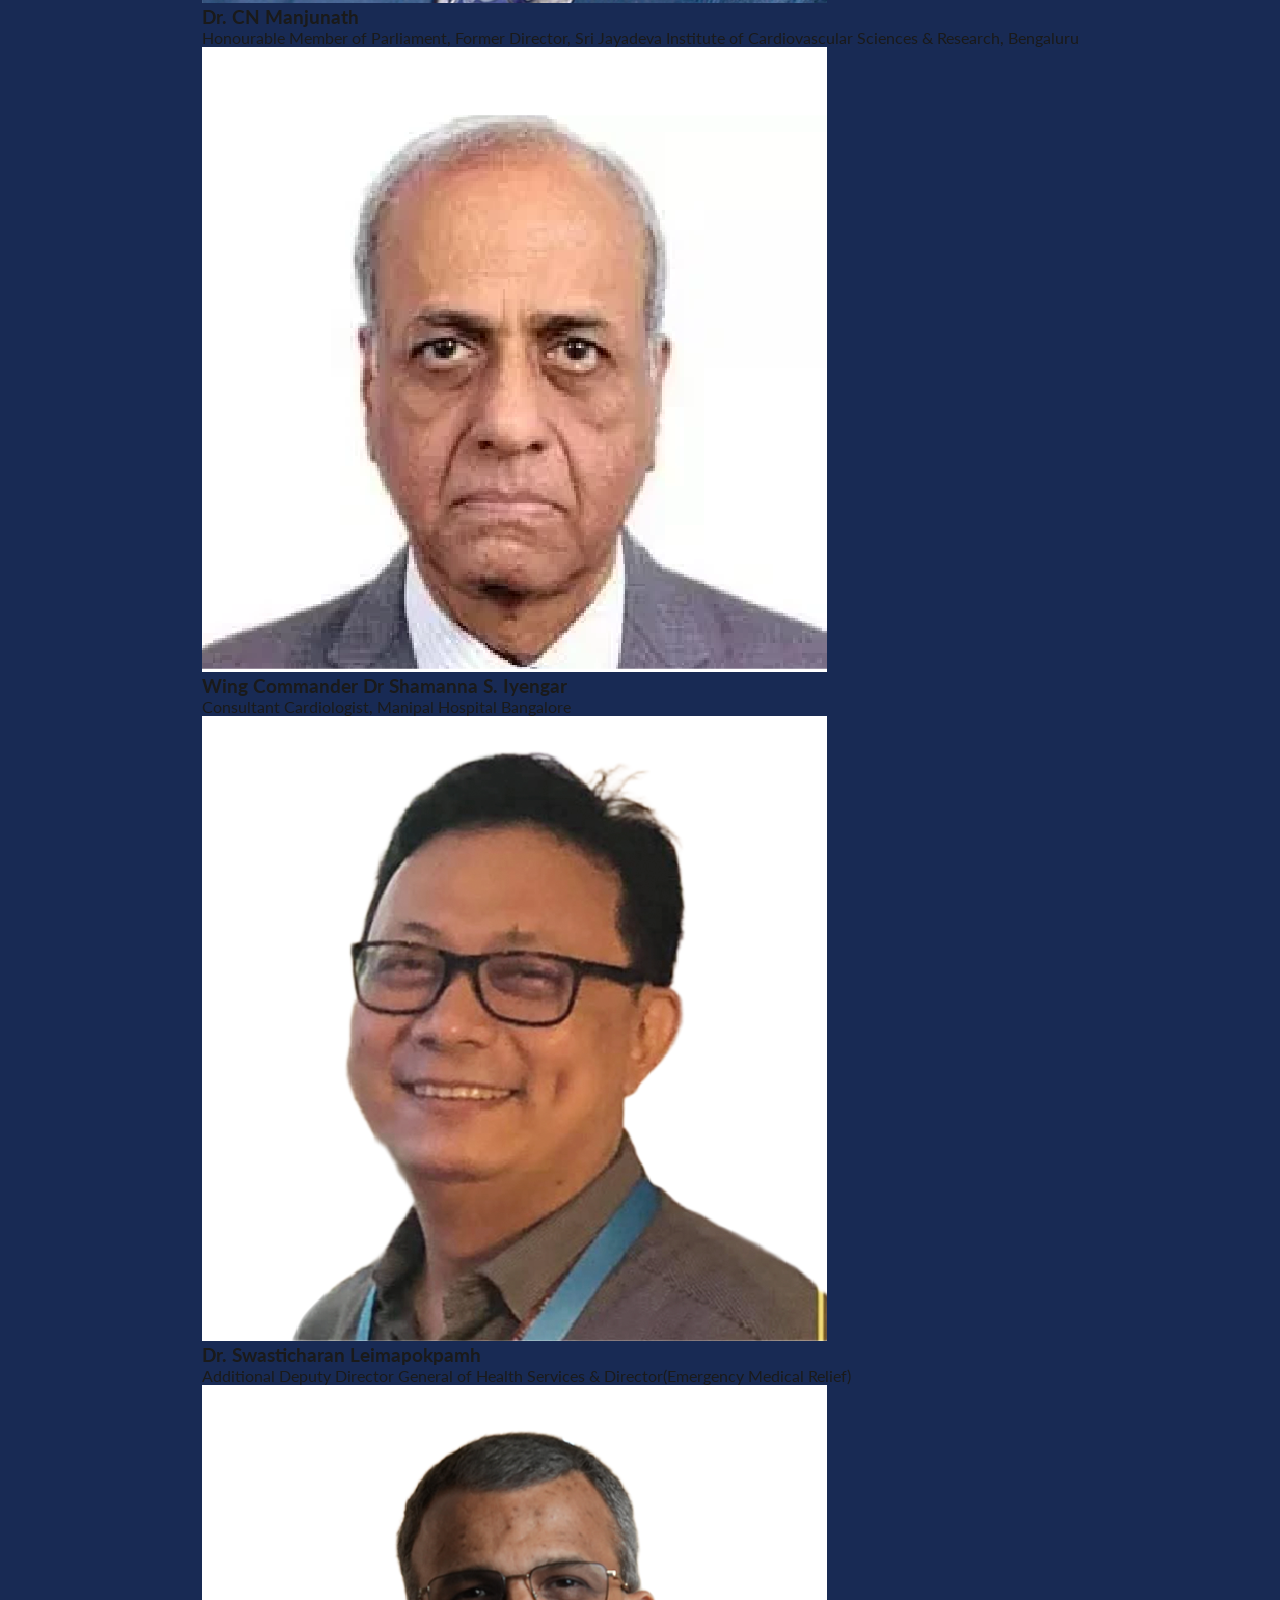
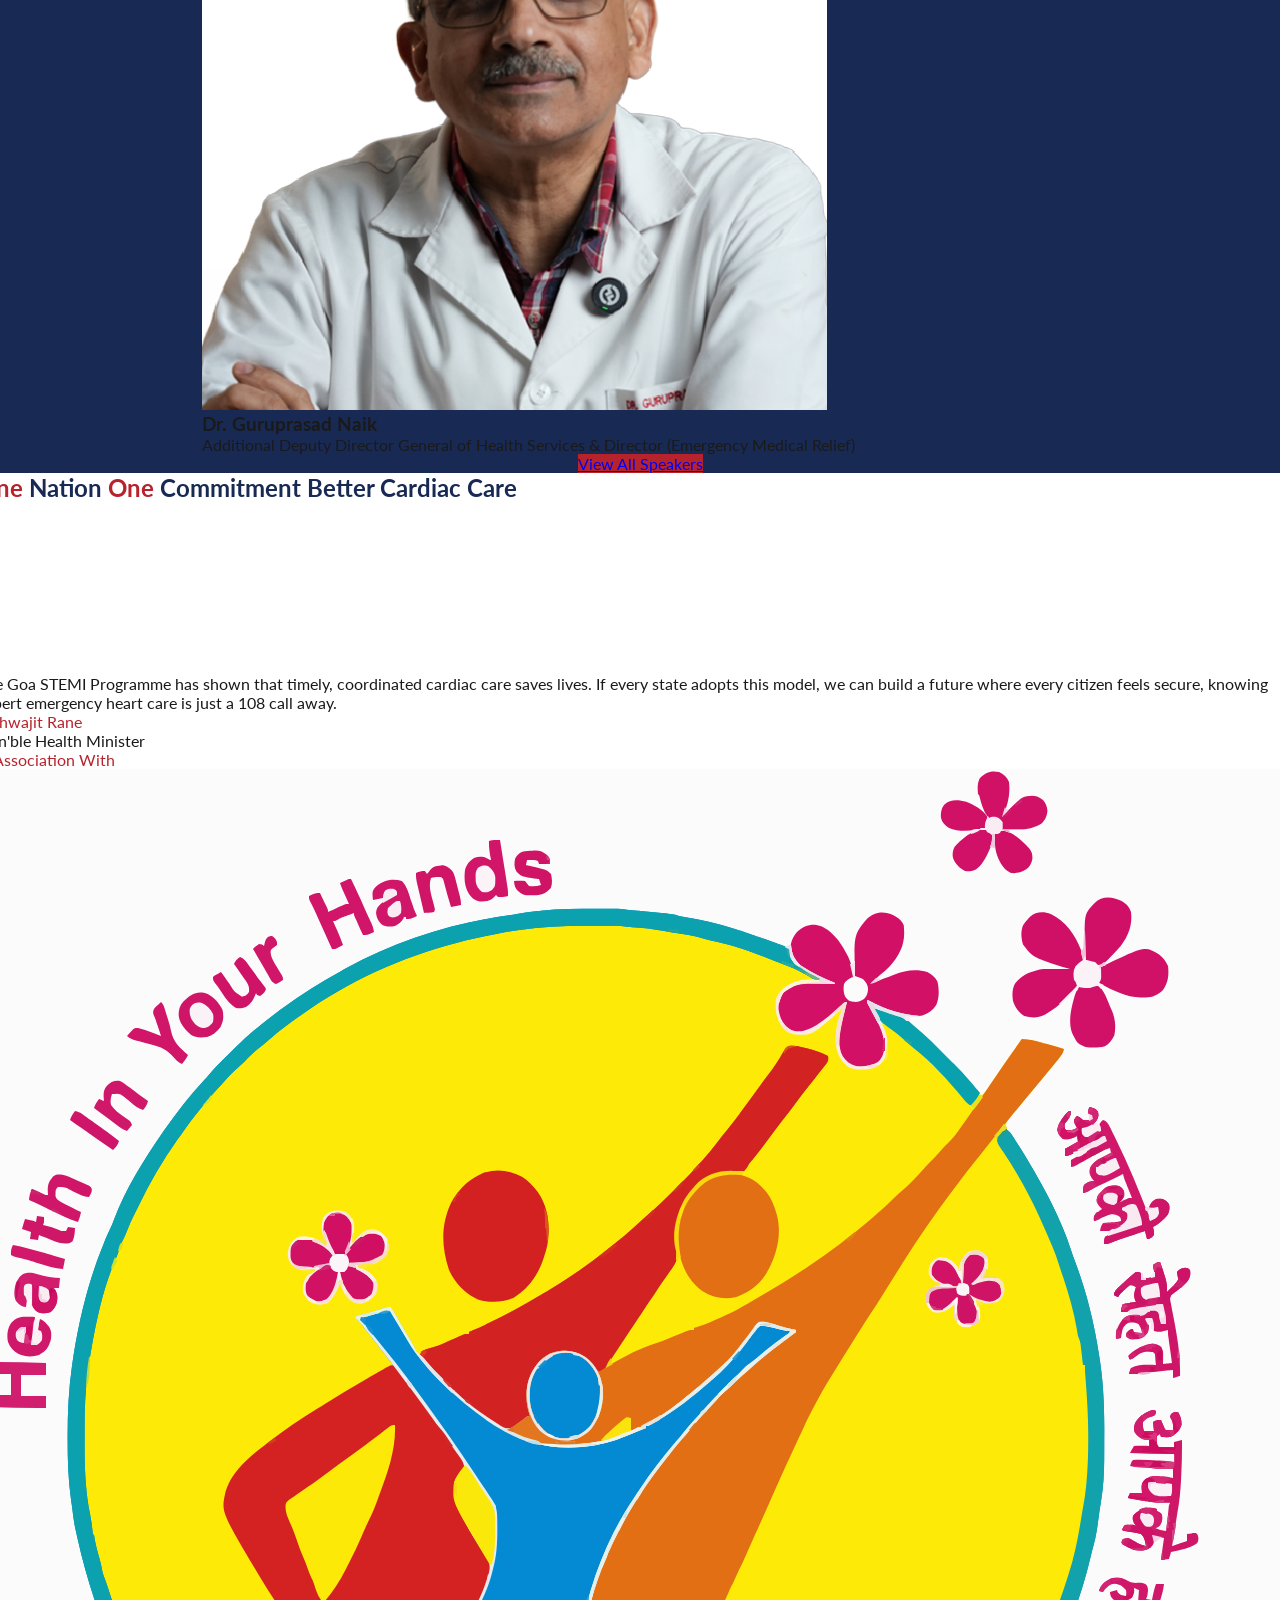
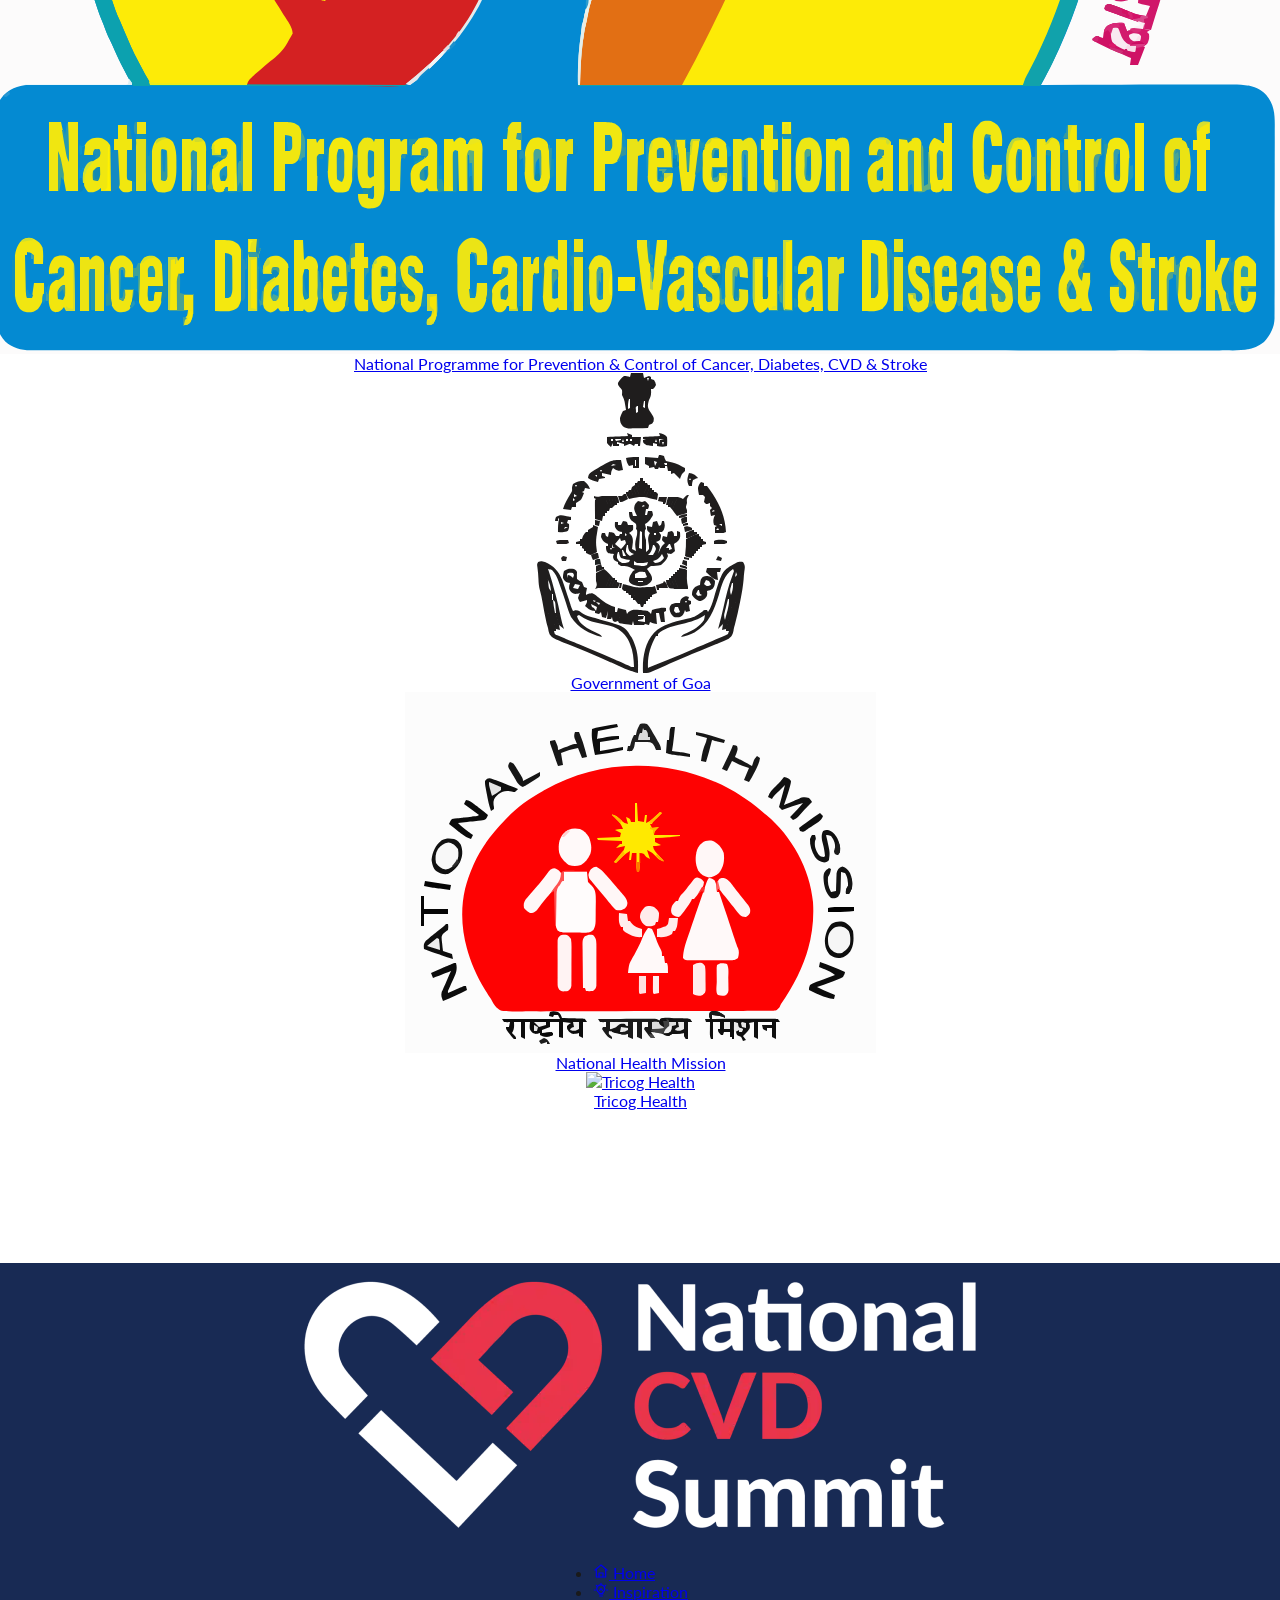
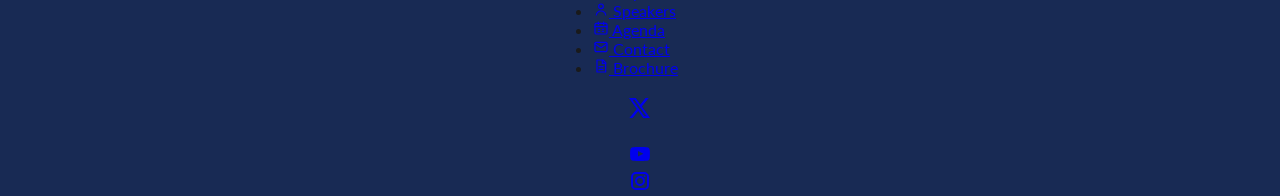
==== commit 52c6ea36: "Added images to inspiration page" ====
--- a/index.html
+++ b/index.html
@@ -275,10 +275,7 @@
 
                     <!-- Video -->
                     <div class="w-full aspect-video overflow-hidden rounded-lg">
-                        <iframe class="h-full w-full" src="https://www.youtube.com/embed/QVx09VrOyVc"
-                            title="Honourable Health Minister Invitation for NCVD Summit" frameborder="0"
-                            allow="accelerometer; autoplay; clipboard-write; encrypted-media; gyroscope; picture-in-picture; web-share"
-                            referrerpolicy="strict-origin-when-cross-origin" allowfullscreen></iframe>
+                        <iframe class="h-full w-full" src="https://www.youtube.com/embed/Ue6j_cfX85M" title="Honourable Health Minister, Goa" frameborder="0" allow="accelerometer; autoplay; clipboard-write; encrypted-media; gyroscope; picture-in-picture; web-share" referrerpolicy="strict-origin-when-cross-origin" allowfullscreen></iframe>
                     </div>
 
                     <!-- Testimonial -->
--- a/assets/css/style.css
+++ b/assets/css/style.css
@@ -264,7 +264,7 @@
     content: '';
     position: absolute;
     bottom: 0;
-    left: 50%;
+    left: 52%;
     transform: translateX(-50%);
     width: 0;
     height: 2px;
